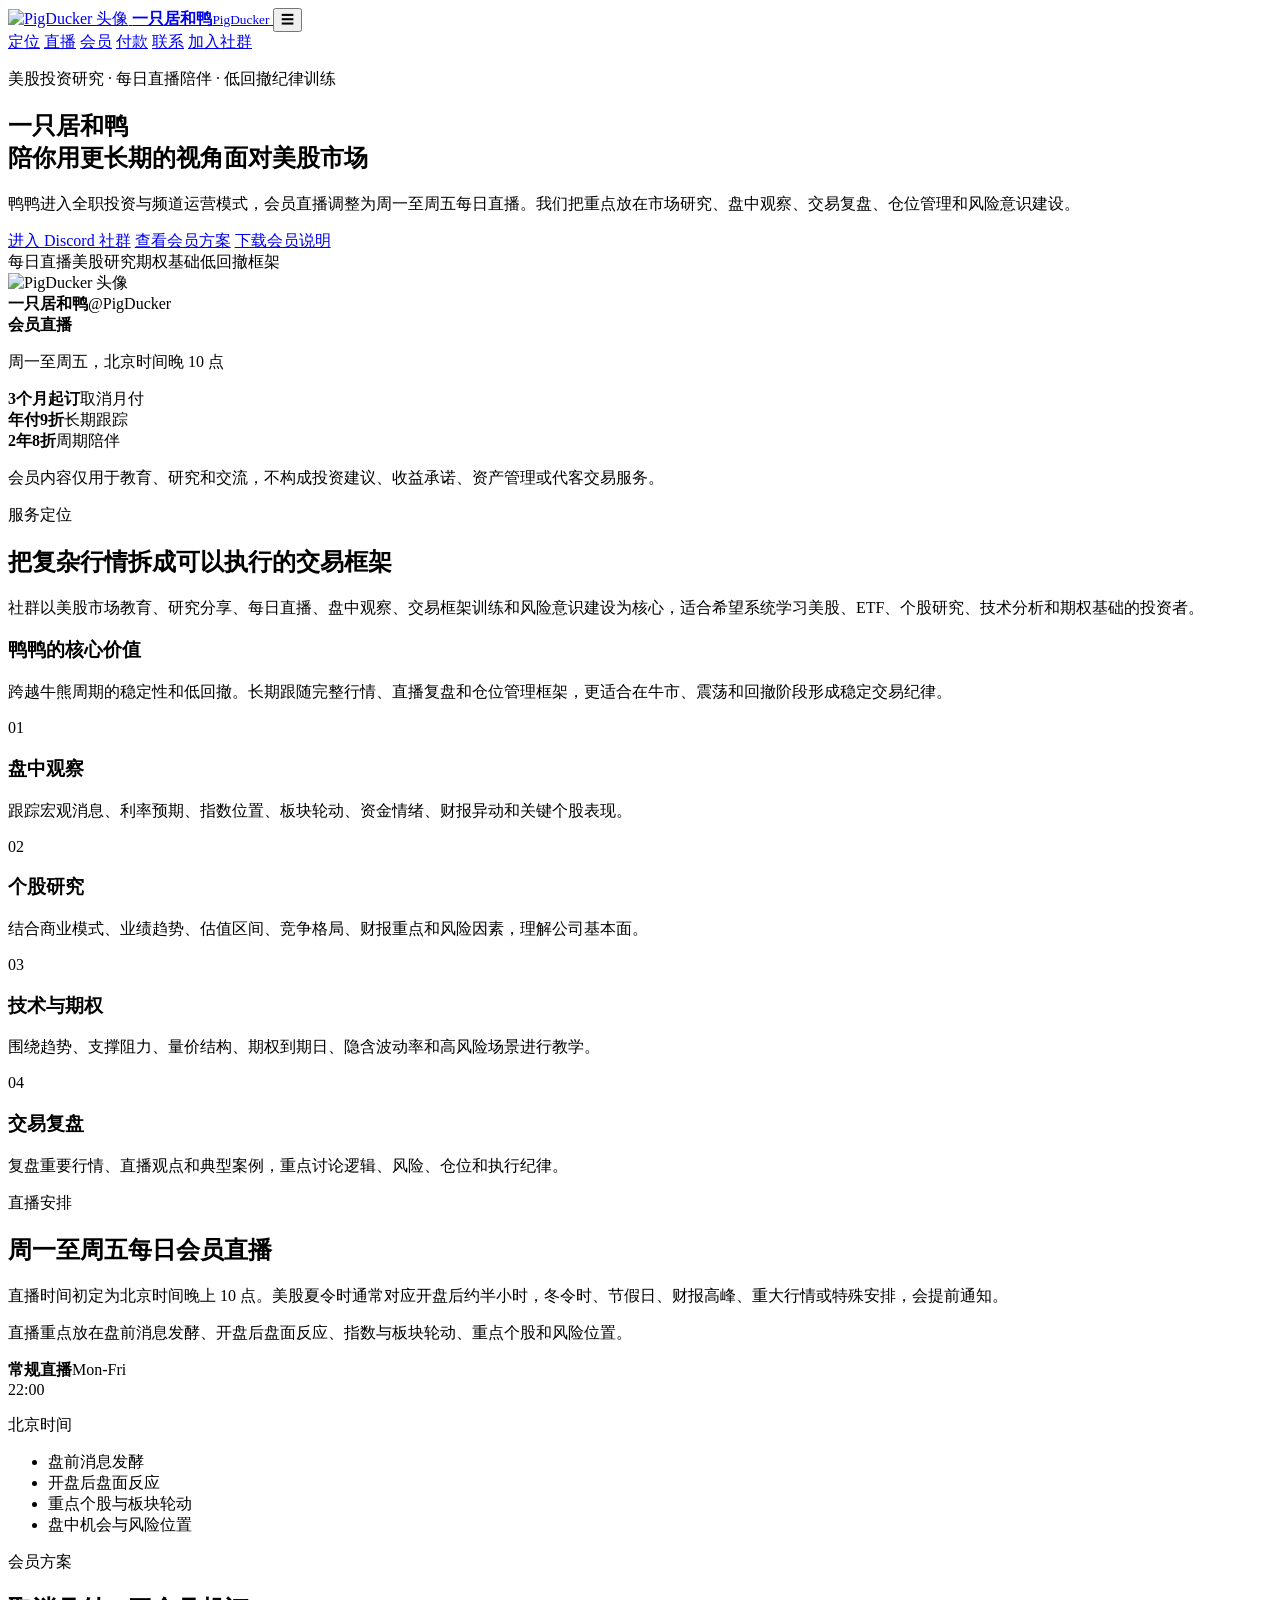
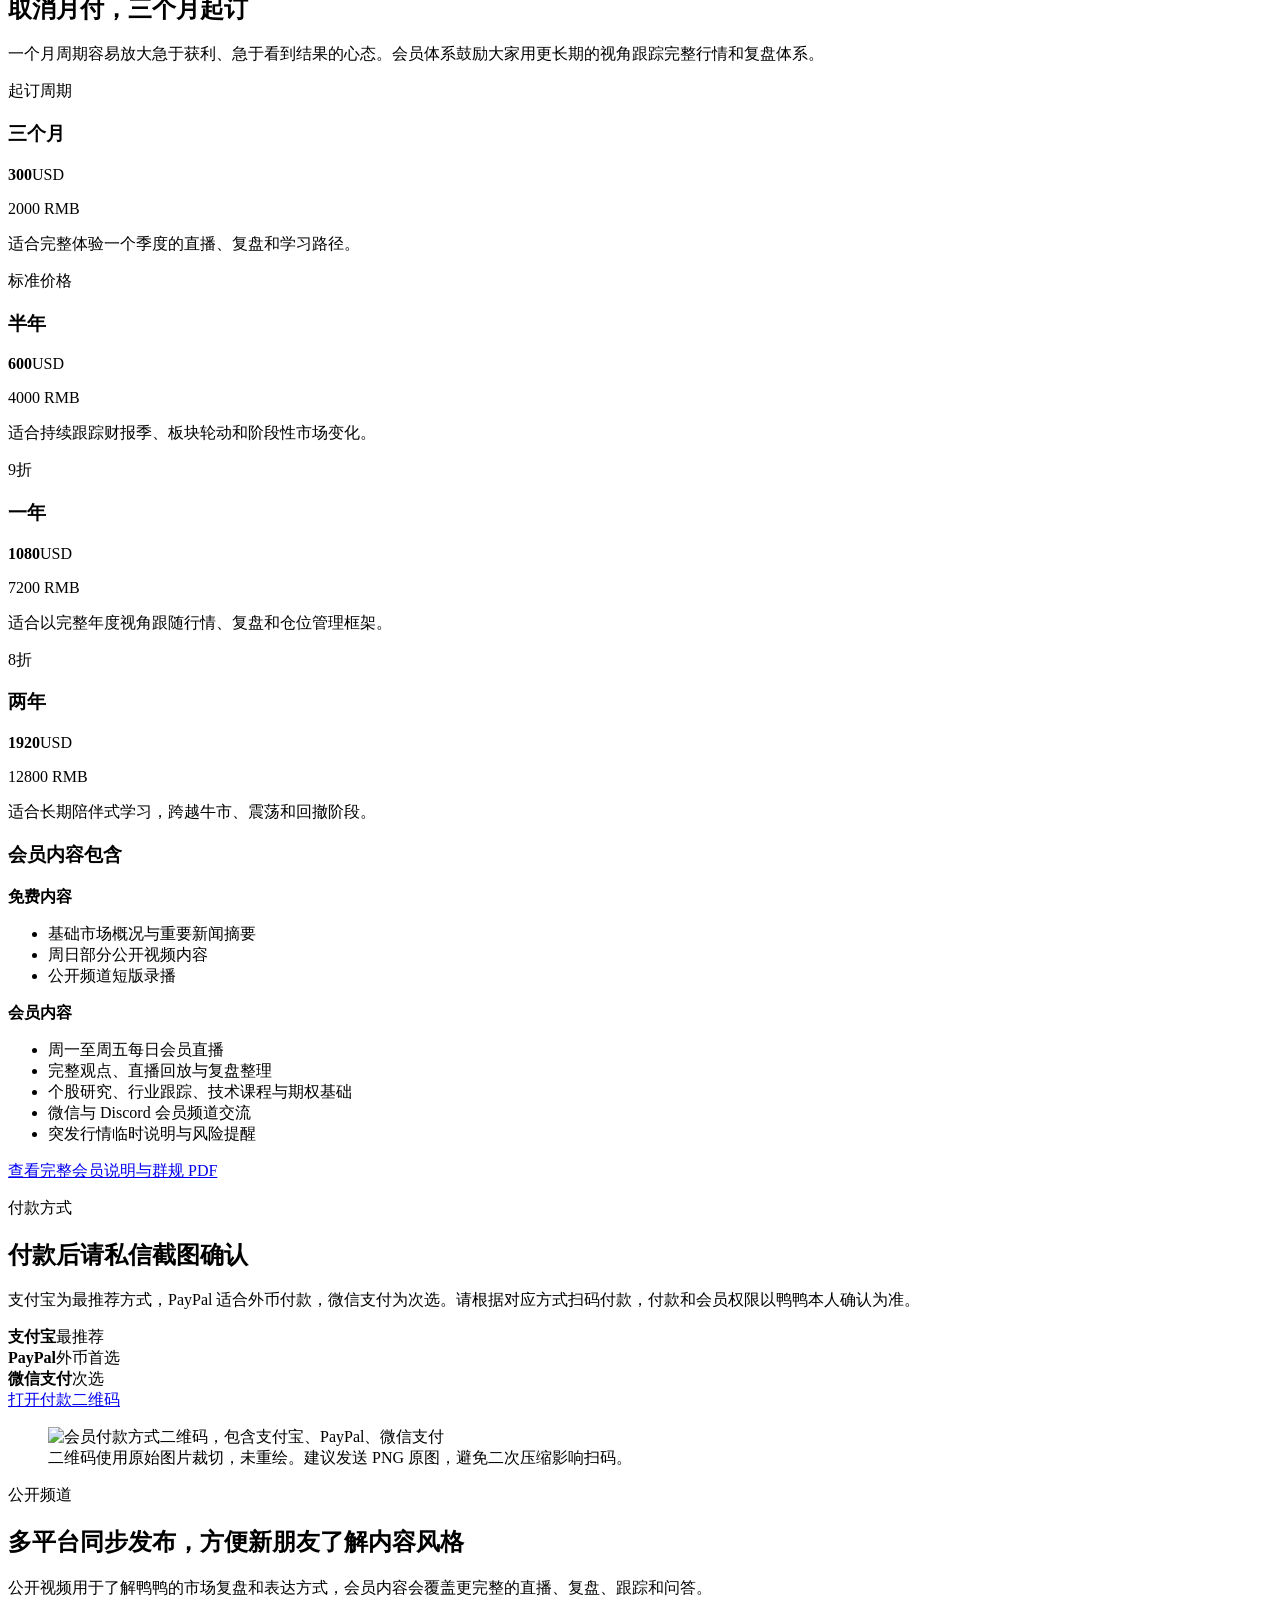
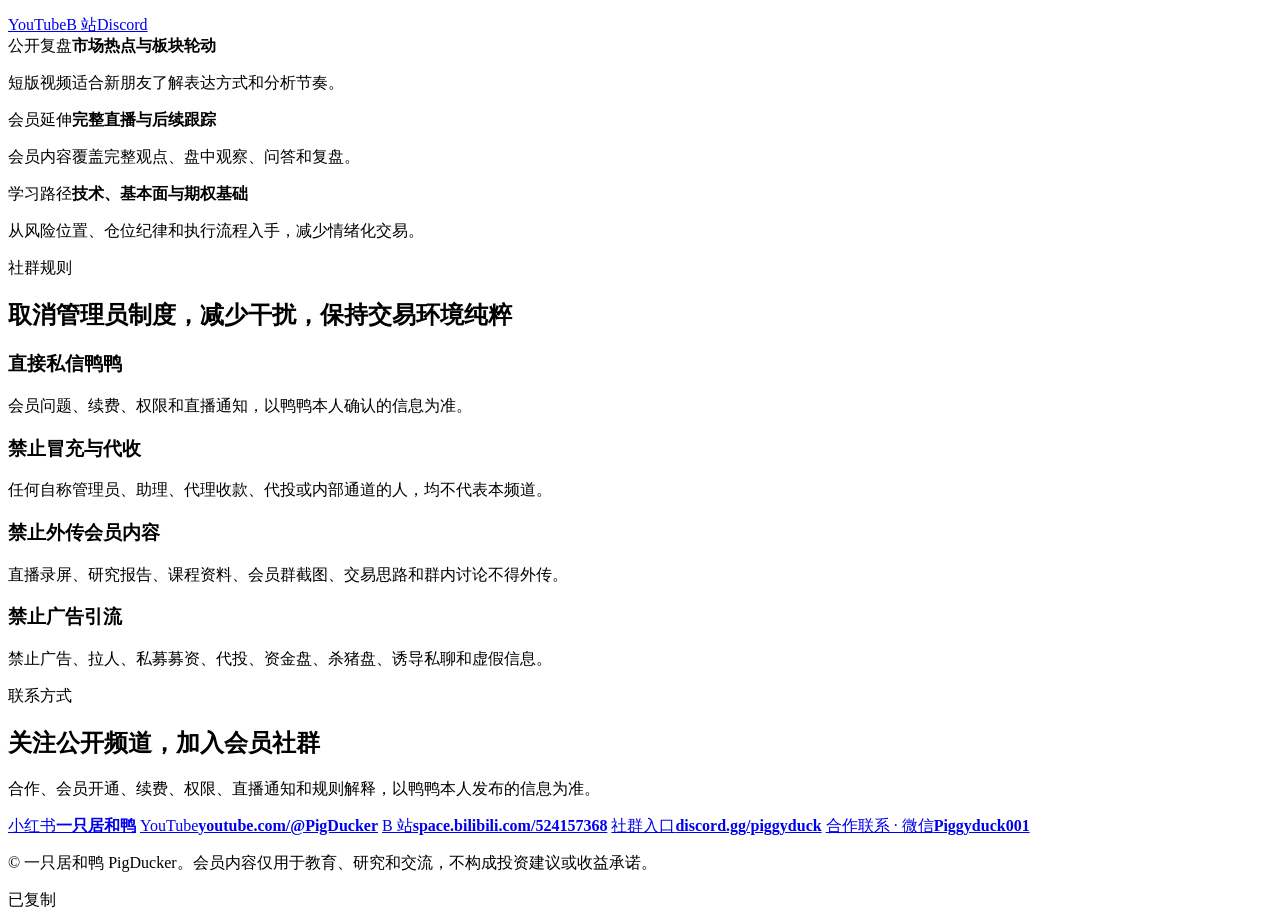
==== index.html @ d54d38d2 "Update index.html" ====
<!doctype html>
<html lang="zh-CN">
<head>
  <meta charset="utf-8" />
  <meta name="viewport" content="width=device-width, initial-scale=1" />
  <title>一只居和鸭 PigDucker｜美股研究与会员直播社群</title>
  <meta name="description" content="一只居和鸭 PigDucker，美股投资研究、每日会员直播、盘中观察、个股研究、技术与期权基础、低回撤交易纪律训练。" />
  <meta name="keywords" content="一只居和鸭,PigDucker,美股,美股直播,美股研究,股票期权,低回撤,Discord社群" />
  <meta property="og:title" content="一只居和鸭 PigDucker｜美股研究与会员直播社群" />
  <meta property="og:description" content="周一至周五每日会员直播，系统跟踪美股行情、个股研究、技术与期权基础、风险控制和交易复盘。" />
  <meta property="og:image" content="assets/img/social-card.svg" />
  <meta name="theme-color" content="#0f172a" />
  <link rel="icon" href="assets/img/avatar.jpg" />
  <link rel="stylesheet" href="assets/css/styles.css" />
</head>
<body>
  <header class="site-header" id="top">
    <nav class="nav wrap" aria-label="主导航">
      <a class="brand" href="#top" aria-label="回到首页">
        <img src="assets/img/avatar.jpg" alt="PigDucker 头像" />
        <span><strong>一只居和鸭</strong><small>PigDucker</small></span>
      </a>
      <button class="nav-toggle" type="button" aria-label="打开菜单" aria-expanded="false">☰</button>
      <div class="nav-links">
        <a href="#about">定位</a>
        <a href="#live">直播</a>
        <a href="#member">会员</a>
        <a href="#payment">付款</a>
        <a href="#contact">联系</a>
        <a class="nav-cta" href="https://discord.gg/piggyduck" target="_blank" rel="noopener">加入社群</a>
      </div>
    </nav>
  </header>

  <main>
    <section class="hero section">
      <div class="wrap hero-grid">
        <div class="hero-copy">
          <p class="eyebrow">美股投资研究 · 每日直播陪伴 · 低回撤纪律训练</p>
          <h1>一只居和鸭<br><span>陪你用更长期的视角面对美股市场</span></h1>
          <p class="lead">鸭鸭进入全职投资与频道运营模式，会员直播调整为周一至周五每日直播。我们把重点放在市场研究、盘中观察、交易复盘、仓位管理和风险意识建设。</p>
          <div class="hero-actions">
            <a class="btn primary" href="https://discord.gg/piggyduck" target="_blank" rel="noopener">进入 Discord 社群</a>
            <a class="btn ghost" href="#member">查看会员方案</a>
            <a class="btn ghost" href="assets/docs/member-rules.pdf" target="_blank" rel="noopener">下载会员说明</a>
          </div>
          <div class="hero-tags" aria-label="核心标签">
            <span>每日直播</span><span>美股研究</span><span>期权基础</span><span>低回撤框架</span>
          </div>
        </div>
        <aside class="hero-card" aria-label="核心信息">
          <div class="profile-row">
            <img src="assets/img/avatar.jpg" alt="PigDucker 头像" />
            <div><strong>一只居和鸭</strong><span>@PigDucker</span></div>
          </div>
          <div class="live-box"><span class="status-dot"></span><div><strong>会员直播</strong><p>周一至周五，北京时间晚 10 点</p></div></div>
          <div class="mini-stats">
            <div><strong>3个月起订</strong><span>取消月付</span></div>
            <div><strong>年付9折</strong><span>长期跟踪</span></div>
            <div><strong>2年8折</strong><span>周期陪伴</span></div>
          </div>
          <p class="card-note">会员内容仅用于教育、研究和交流，不构成投资建议、收益承诺、资产管理或代客交易服务。</p>
        </aside>
      </div>
    </section>

    <section class="section" id="about">
      <div class="wrap two-col">
        <div>
          <p class="section-kicker">服务定位</p>
          <h2>把复杂行情拆成可以执行的交易框架</h2>
          <p class="section-intro">社群以美股市场教育、研究分享、每日直播、盘中观察、交易框架训练和风险意识建设为核心，适合希望系统学习美股、ETF、个股研究、技术分析和期权基础的投资者。</p>
        </div>
        <div class="value-card emphasis">
          <h3>鸭鸭的核心价值</h3>
          <p>跨越牛熊周期的稳定性和低回撤。长期跟随完整行情、直播复盘和仓位管理框架，更适合在牛市、震荡和回撤阶段形成稳定交易纪律。</p>
        </div>
      </div>
      <div class="wrap feature-grid">
        <article class="feature-card"><span>01</span><h3>盘中观察</h3><p>跟踪宏观消息、利率预期、指数位置、板块轮动、资金情绪、财报异动和关键个股表现。</p></article>
        <article class="feature-card"><span>02</span><h3>个股研究</h3><p>结合商业模式、业绩趋势、估值区间、竞争格局、财报重点和风险因素，理解公司基本面。</p></article>
        <article class="feature-card"><span>03</span><h3>技术与期权</h3><p>围绕趋势、支撑阻力、量价结构、期权到期日、隐含波动率和高风险场景进行教学。</p></article>
        <article class="feature-card"><span>04</span><h3>交易复盘</h3><p>复盘重要行情、直播观点和典型案例，重点讨论逻辑、风险、仓位和执行纪律。</p></article>
      </div>
    </section>

    <section class="section dark" id="live">
      <div class="wrap live-grid">
        <div>
          <p class="section-kicker light">直播安排</p>
          <h2>周一至周五每日会员直播</h2>
          <p>直播时间初定为北京时间晚上 10 点。美股夏令时通常对应开盘后约半小时，冬令时、节假日、财报高峰、重大行情或特殊安排，会提前通知。</p>
          <p>直播重点放在盘前消息发酵、开盘后盘面反应、指数与板块轮动、重点个股和风险位置。</p>
        </div>
        <div class="schedule-card">
          <div class="schedule-head"><strong>常规直播</strong><span>Mon-Fri</span></div>
          <div class="time-big">22:00</div>
          <p>北京时间</p>
          <ul><li>盘前消息发酵</li><li>开盘后盘面反应</li><li>重点个股与板块轮动</li><li>盘中机会与风险位置</li></ul>
        </div>
      </div>
    </section>

    <section class="section" id="member">
      <div class="wrap section-head center">
        <p class="section-kicker">会员方案</p>
        <h2>取消月付，三个月起订</h2>
        <p>一个月周期容易放大急于获利、急于看到结果的心态。会员体系鼓励大家用更长期的视角跟踪完整行情和复盘体系。</p>
      </div>
      <div class="wrap pricing-grid">
        <article class="price-card"><span class="badge muted">起订周期</span><h3>三个月</h3><div class="price"><strong>300</strong><span>USD</span></div><p class="rmb">2000 RMB</p><p>适合完整体验一个季度的直播、复盘和学习路径。</p></article>
        <article class="price-card"><span class="badge muted">标准价格</span><h3>半年</h3><div class="price"><strong>600</strong><span>USD</span></div><p class="rmb">4000 RMB</p><p>适合持续跟踪财报季、板块轮动和阶段性市场变化。</p></article>
        <article class="price-card highlighted"><span class="badge">9折</span><h3>一年</h3><div class="price"><strong>1080</strong><span>USD</span></div><p class="rmb">7200 RMB</p><p>适合以完整年度视角跟随行情、复盘和仓位管理框架。</p></article>
        <article class="price-card"><span class="badge deep">8折</span><h3>两年</h3><div class="price"><strong>1920</strong><span>USD</span></div><p class="rmb">12800 RMB</p><p>适合长期陪伴式学习，跨越牛市、震荡和回撤阶段。</p></article>
      </div>
      <div class="wrap compare-card">
        <h3>会员内容包含</h3>
        <div class="compare-grid">
          <div><strong>免费内容</strong><ul><li>基础市场概况与重要新闻摘要</li><li>周日部分公开视频内容</li><li>公开频道短版录播</li></ul></div>
          <div><strong>会员内容</strong><ul><li>周一至周五每日会员直播</li><li>完整观点、直播回放与复盘整理</li><li>个股研究、行业跟踪、技术课程与期权基础</li><li>微信与 Discord 会员频道交流</li><li>突发行情临时说明与风险提醒</li></ul></div>
        </div>
      </div>
      <div class="wrap pdf-cta">
        <a class="btn ghost" href="assets/files/member-rules-2025-v4.pdf" target="_blank" rel="noopener">查看完整会员说明与群规 PDF</a>
      </div>
    </section>

    <section class="section soft" id="payment">
      <div class="wrap payment-grid">
        <div>
          <p class="section-kicker">付款方式</p>
          <h2>付款后请私信截图确认</h2>
          <p>支付宝为最推荐方式，PayPal 适合外币付款，微信支付为次选。请根据对应方式扫码付款，付款和会员权限以鸭鸭本人确认为准。</p>
          <div class="payment-list"><div><strong>支付宝</strong><span>最推荐</span></div><div><strong>PayPal</strong><span>外币首选</span></div><div><strong>微信支付</strong><span>次选</span></div></div>
          <a class="btn primary" href="assets/img/payment-methods.png" target="_blank" rel="noopener">打开付款二维码</a>
        </div>
        <figure class="payment-poster"><img src="assets/img/payment-methods.png" alt="会员付款方式二维码，包含支付宝、PayPal、微信支付" /><figcaption>二维码使用原始图片裁切，未重绘。建议发送 PNG 原图，避免二次压缩影响扫码。</figcaption></figure>
      </div>
    </section>

    <section class="section" id="channels">
      <div class="wrap two-col media-section">
        <div>
          <p class="section-kicker">公开频道</p>
          <h2>多平台同步发布，方便新朋友了解内容风格</h2>
          <p class="section-intro">公开视频用于了解鸭鸭的市场复盘和表达方式，会员内容会覆盖更完整的直播、复盘、跟踪和问答。</p>
          <div class="channel-buttons"><a href="https://youtube.com/@PigDucker" target="_blank" rel="noopener">YouTube</a><a href="https://space.bilibili.com/524157368" target="_blank" rel="noopener">B 站</a><a href="https://discord.gg/piggyduck" target="_blank" rel="noopener">Discord</a></div>
        </div>
        <div class="channel-preview" aria-label="公开频道内容预览">
          <div><span>公开复盘</span><strong>市场热点与板块轮动</strong><p>短版视频适合新朋友了解表达方式和分析节奏。</p></div>
          <div><span>会员延伸</span><strong>完整直播与后续跟踪</strong><p>会员内容覆盖完整观点、盘中观察、问答和复盘。</p></div>
          <div><span>学习路径</span><strong>技术、基本面与期权基础</strong><p>从风险位置、仓位纪律和执行流程入手，减少情绪化交易。</p></div>
        </div>
      </div>
    </section>

    <section class="section rules-section">
      <div class="wrap section-head center">
        <p class="section-kicker">社群规则</p>
        <h2>取消管理员制度，减少干扰，保持交易环境纯粹</h2>
      </div>
      <div class="wrap rules-grid">
        <article><h3>直接私信鸭鸭</h3><p>会员问题、续费、权限和直播通知，以鸭鸭本人确认的信息为准。</p></article>
        <article><h3>禁止冒充与代收</h3><p>任何自称管理员、助理、代理收款、代投或内部通道的人，均不代表本频道。</p></article>
        <article><h3>禁止外传会员内容</h3><p>直播录屏、研究报告、课程资料、会员群截图、交易思路和群内讨论不得外传。</p></article>
        <article><h3>禁止广告引流</h3><p>禁止广告、拉人、私募募资、代投、资金盘、杀猪盘、诱导私聊和虚假信息。</p></article>
      </div>
    </section>

    <section class="section contact-section" id="contact">
      <div class="wrap contact-card">
        <div>
          <p class="section-kicker light">联系方式</p>
          <h2>关注公开频道，加入会员社群</h2>
          <p>合作、会员开通、续费、权限、直播通知和规则解释，以鸭鸭本人发布的信息为准。</p>
        </div>
        <div class="contact-links">
          <a href="#" data-copy="一只居和鸭"><span>小红书</span><strong>一只居和鸭</strong></a>
          <a href="https://youtube.com/@PigDucker" target="_blank" rel="noopener"><span>YouTube</span><strong>youtube.com/@PigDucker</strong></a>
          <a href="https://space.bilibili.com/524157368" target="_blank" rel="noopener"><span>B 站</span><strong>space.bilibili.com/524157368</strong></a>
          <a href="https://discord.gg/piggyduck" target="_blank" rel="noopener"><span>社群入口</span><strong>discord.gg/piggyduck</strong></a>
          <a href="#" data-copy="Piggyduck001"><span>合作联系 · 微信</span><strong>Piggyduck001</strong></a>
        </div>
      </div>
    </section>
  </main>

  <footer class="footer">
    <div class="wrap"><p>© 一只居和鸭 PigDucker。会员内容仅用于教育、研究和交流，不构成投资建议或收益承诺。</p></div>
  </footer>

  <div class="toast" role="status" aria-live="polite">已复制</div>
  <script src="assets/js/main.js"></script>
</body>
</html>
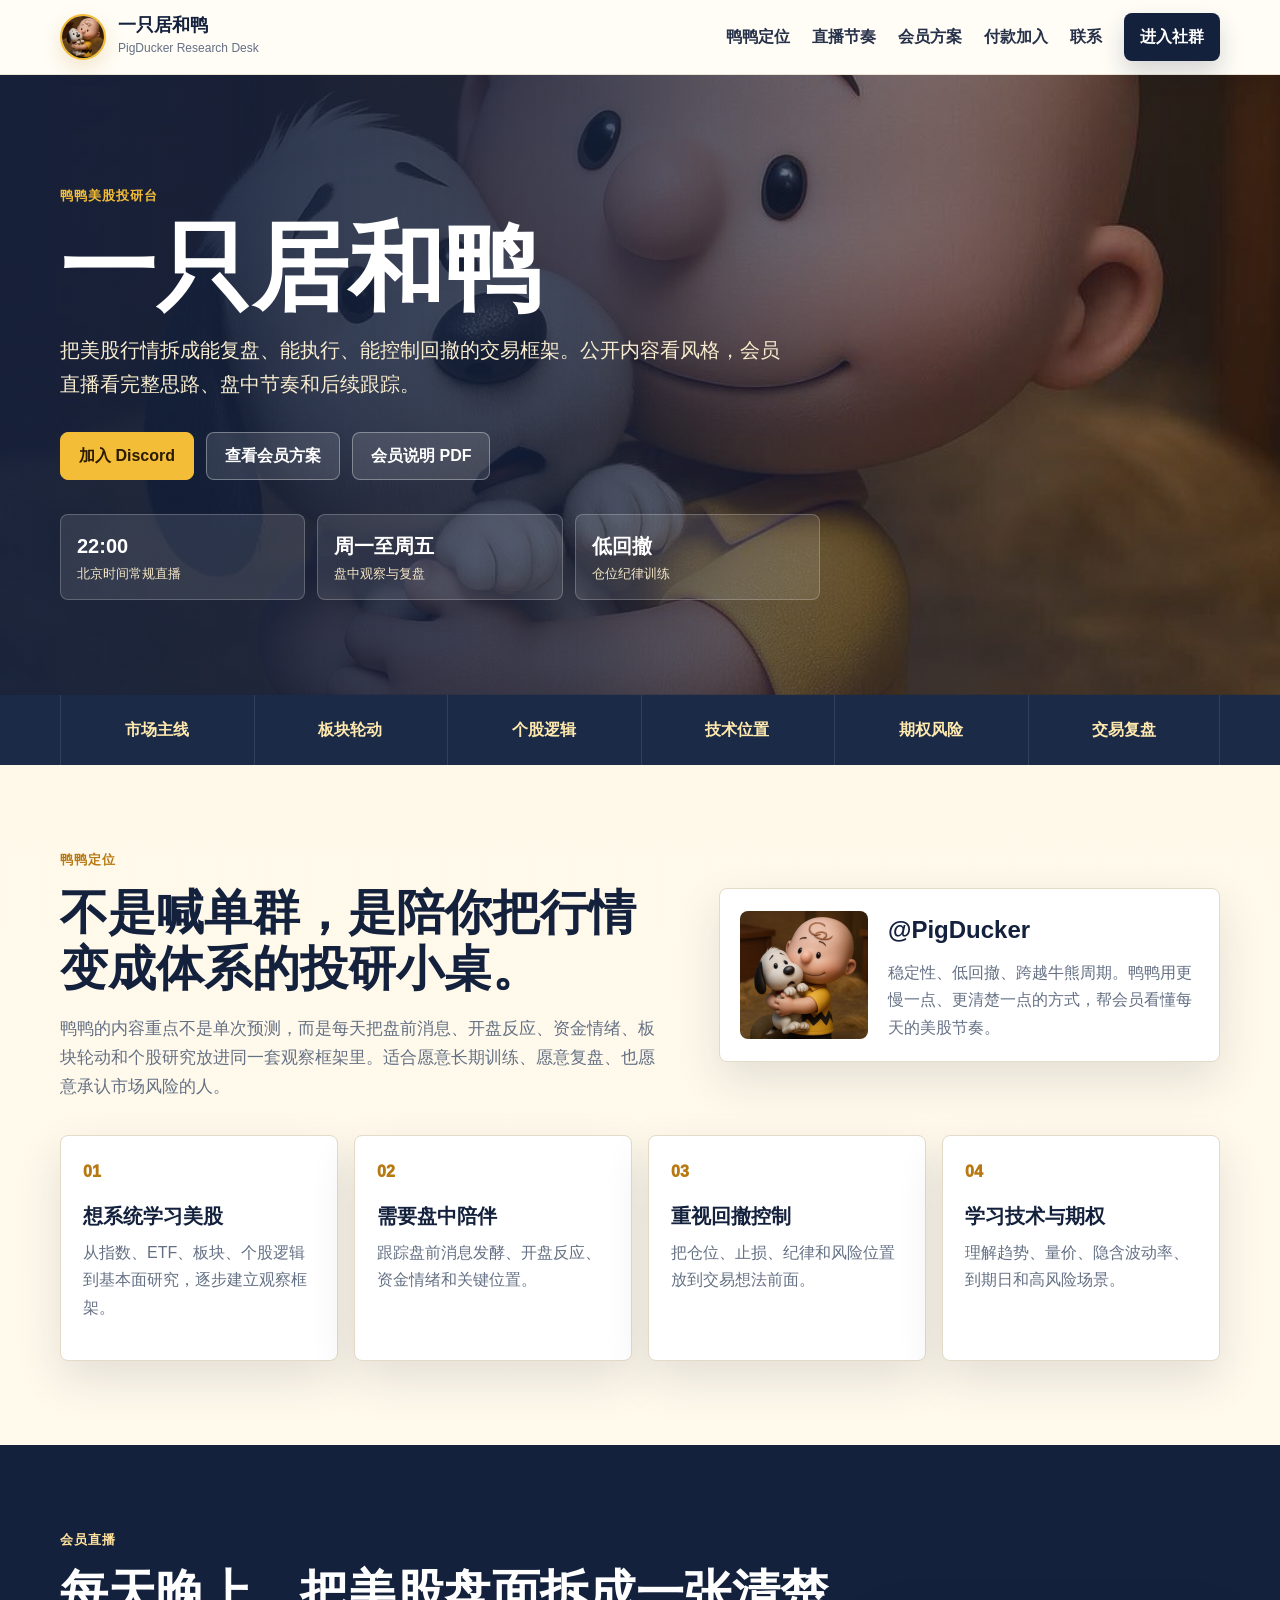
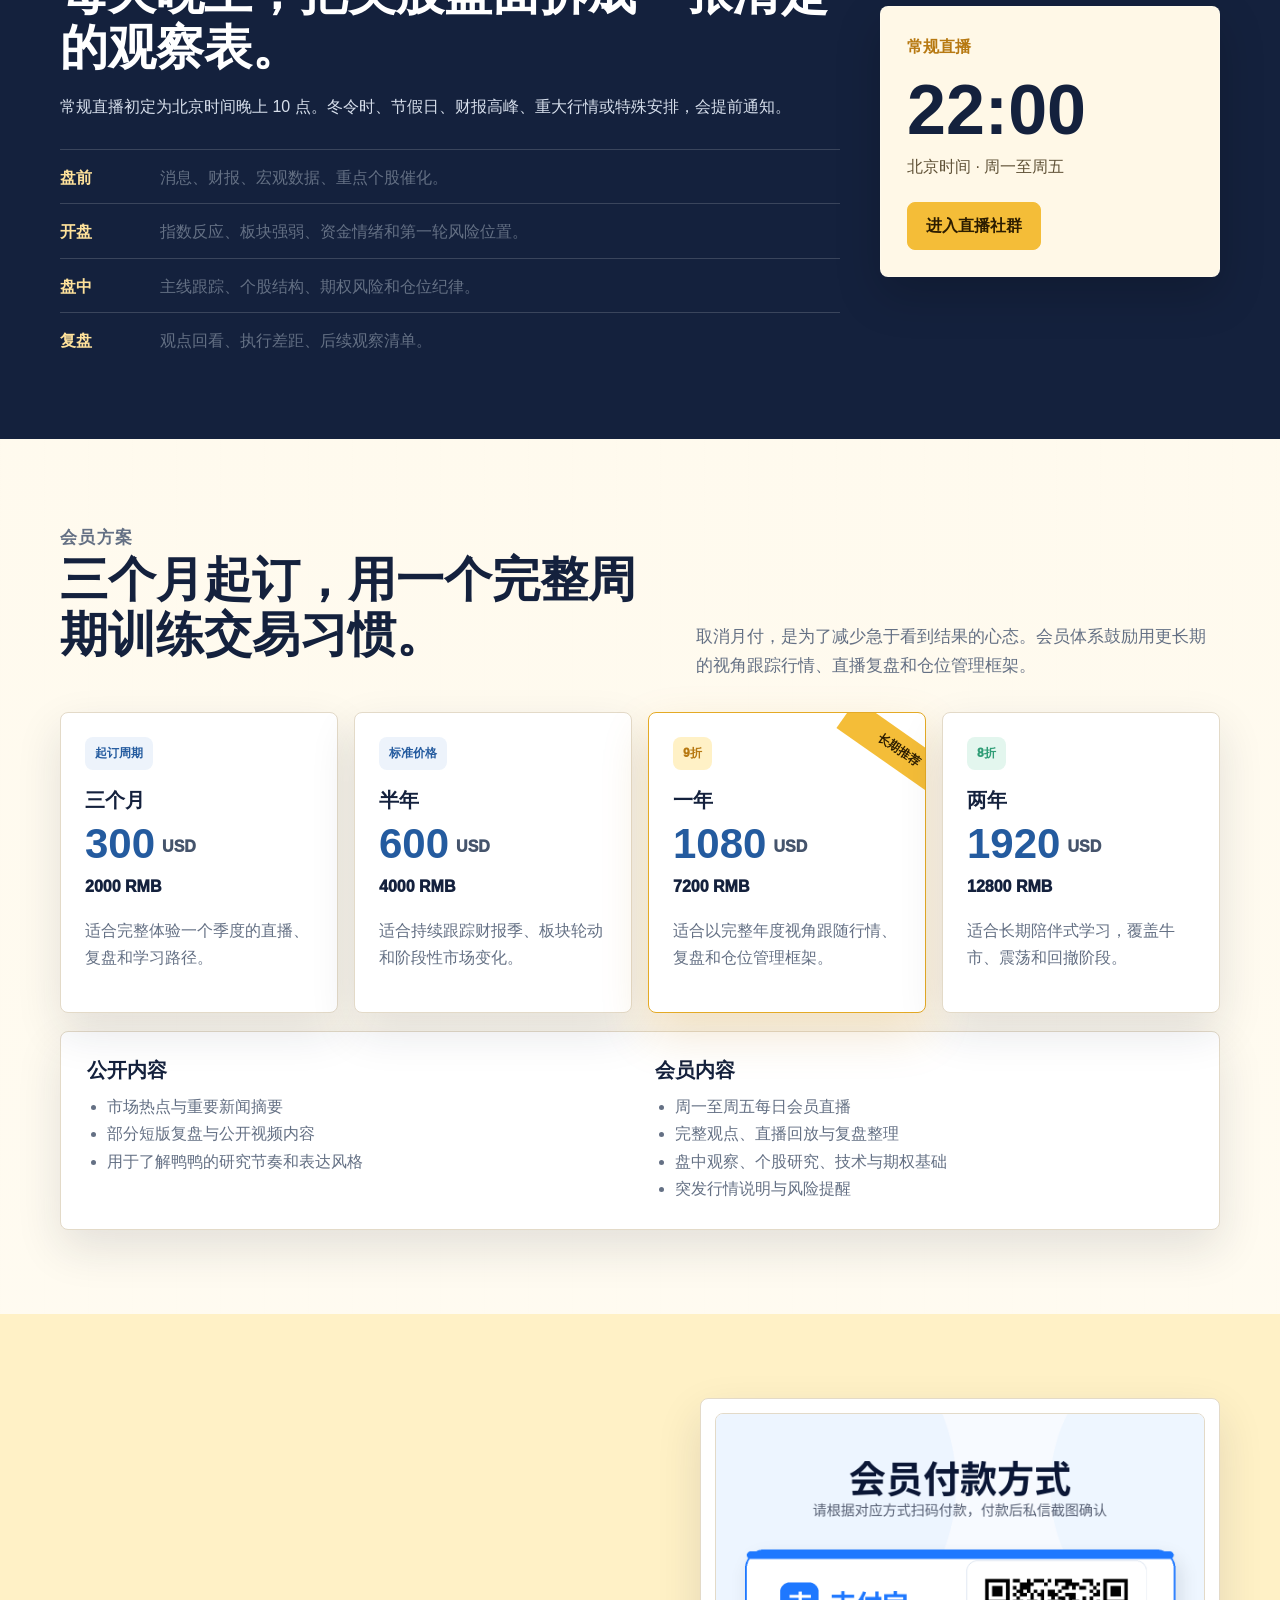
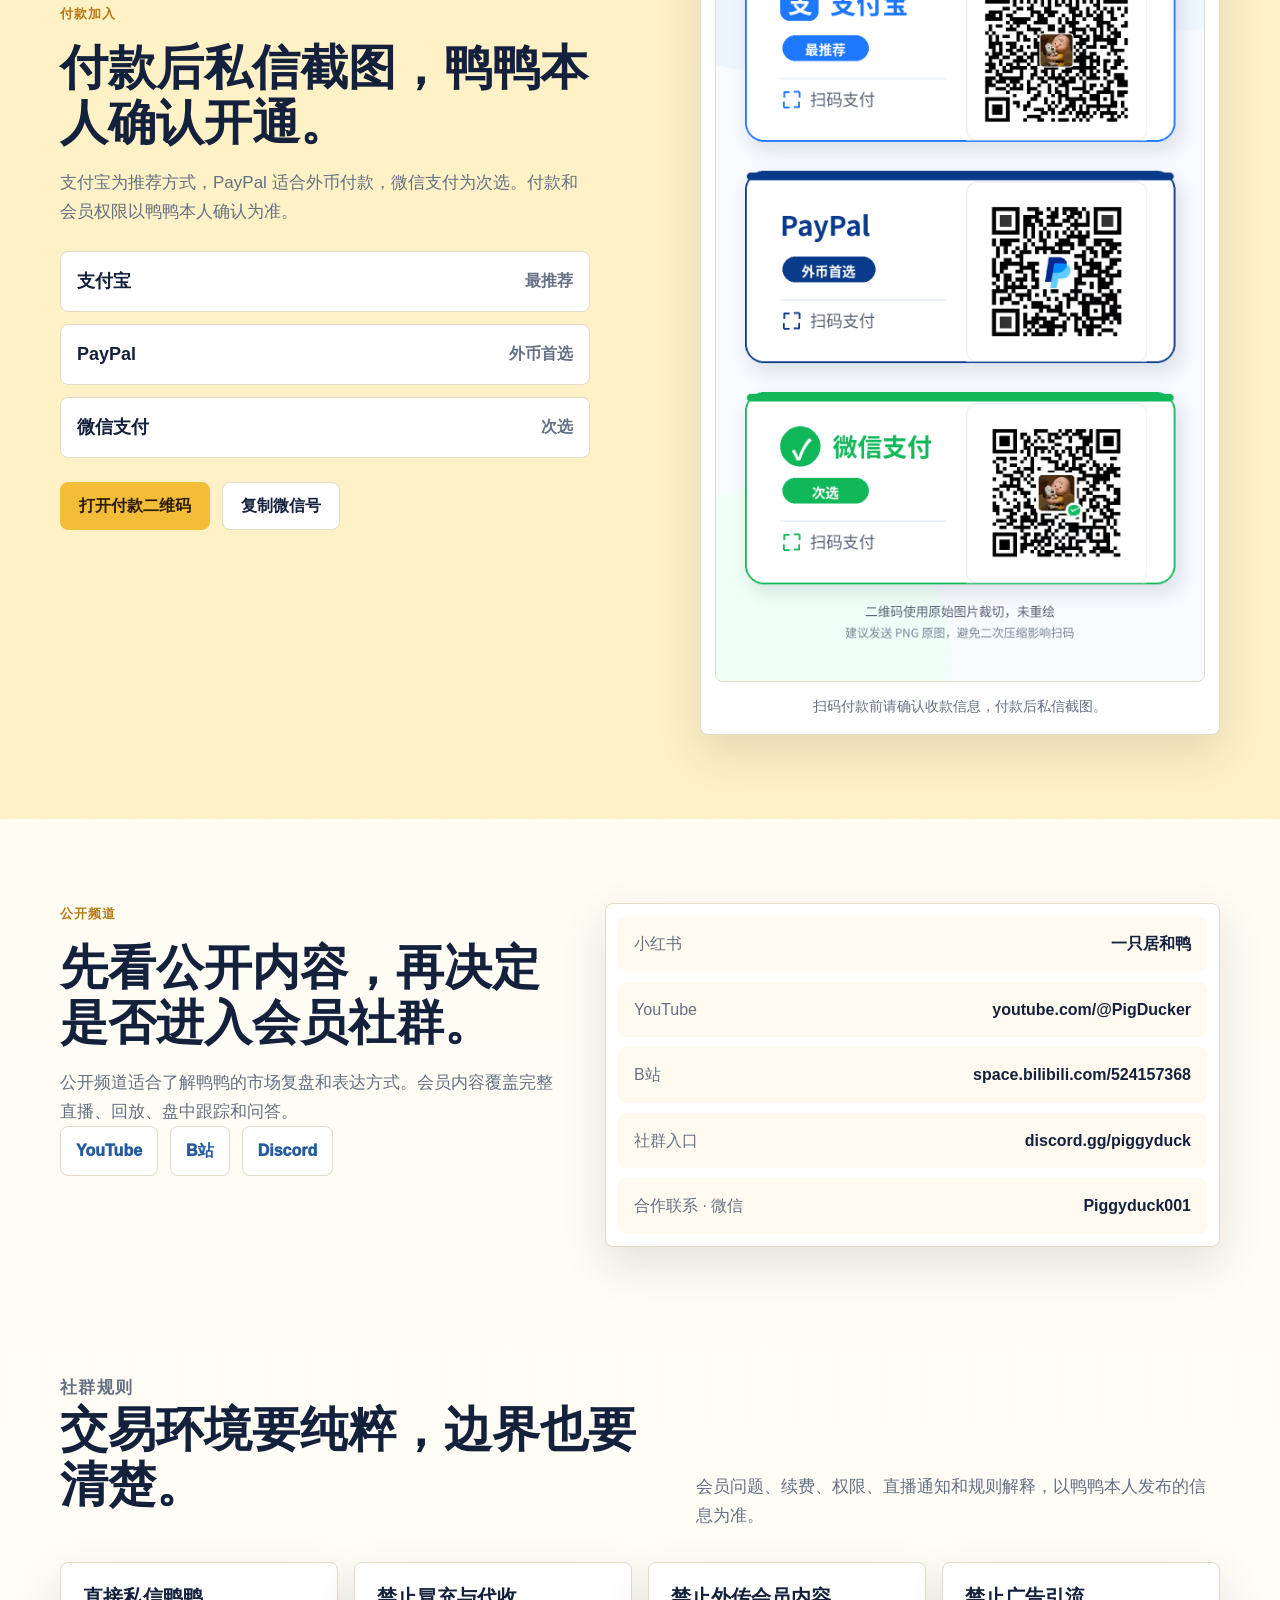
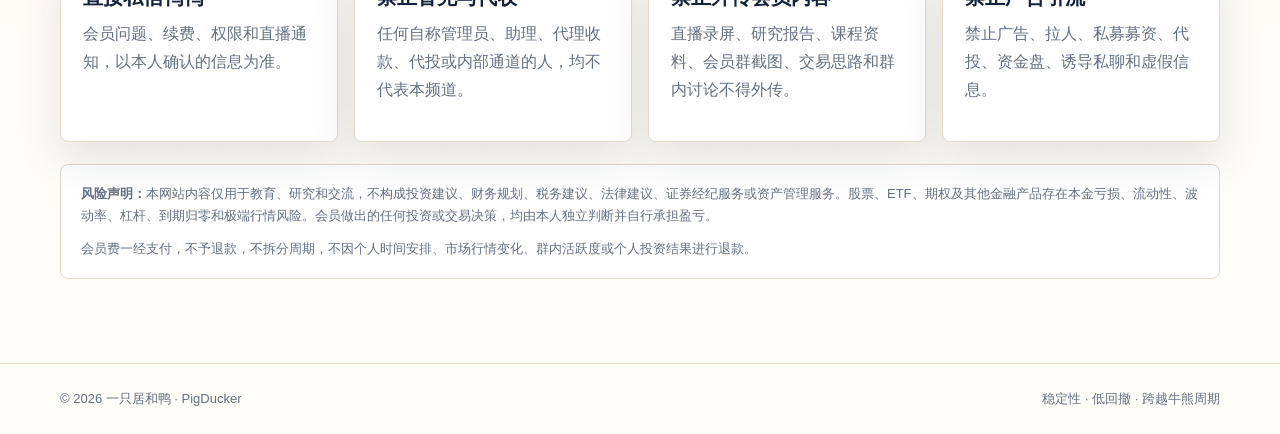
==== commit e6690d78: "Add files via upload" ====
--- a/index.html
+++ b/index.html
@@ -3,193 +3,269 @@
 <head>
   <meta charset="utf-8" />
   <meta name="viewport" content="width=device-width, initial-scale=1" />
-  <title>一只居和鸭 PigDucker｜美股研究与会员直播社群</title>
-  <meta name="description" content="一只居和鸭 PigDucker，美股投资研究、每日会员直播、盘中观察、个股研究、技术与期权基础、低回撤交易纪律训练。" />
-  <meta name="keywords" content="一只居和鸭,PigDucker,美股,美股直播,美股研究,股票期权,低回撤,Discord社群" />
-  <meta property="og:title" content="一只居和鸭 PigDucker｜美股研究与会员直播社群" />
-  <meta property="og:description" content="周一至周五每日会员直播，系统跟踪美股行情、个股研究、技术与期权基础、风险控制和交易复盘。" />
+  <title>一只居和鸭 PigDucker | 美股投研直播社群</title>
+  <meta name="description" content="一只居和鸭 PigDucker，美股投研、每日会员直播、盘中观察、个股研究、技术与期权基础、交易复盘和低回撤纪律训练。" />
+  <meta name="keywords" content="一只居和鸭,PigDucker,鸭鸭,美股,美股直播,美股研究,期权基础,低回撤,Discord社群" />
+  <meta property="og:title" content="一只居和鸭 PigDucker | 美股投研直播社群" />
+  <meta property="og:description" content="把盘前消息、开盘反应、板块轮动和个股逻辑整理成可复盘的交易框架。" />
   <meta property="og:image" content="assets/img/social-card.svg" />
-  <meta name="theme-color" content="#0f172a" />
+  <meta name="theme-color" content="#fff4cf" />
   <link rel="icon" href="assets/img/avatar.jpg" />
   <link rel="stylesheet" href="assets/css/styles.css" />
+  <script defer src="assets/js/main.js"></script>
 </head>
 <body>
-  <header class="site-header" id="top">
-    <nav class="nav wrap" aria-label="主导航">
-      <a class="brand" href="#top" aria-label="回到首页">
-        <img src="assets/img/avatar.jpg" alt="PigDucker 头像" />
-        <span><strong>一只居和鸭</strong><small>PigDucker</small></span>
+  <header class="site-header">
+    <div class="wrap nav">
+      <a class="brand" href="#top" aria-label="返回首页">
+        <img src="assets/img/avatar.jpg" alt="一只居和鸭头像" />
+        <span>
+          <strong>一只居和鸭</strong>
+          <small>PigDucker Research Desk</small>
+        </span>
       </a>
-      <button class="nav-toggle" type="button" aria-label="打开菜单" aria-expanded="false">☰</button>
-      <div class="nav-links">
-        <a href="#about">定位</a>
-        <a href="#live">直播</a>
-        <a href="#member">会员</a>
-        <a href="#payment">付款</a>
+
+      <button class="nav-toggle" type="button" aria-controls="primary-nav" aria-expanded="false" aria-label="打开导航">
+        <span></span><span></span><span></span>
+      </button>
+
+      <nav class="nav-links" id="primary-nav" aria-label="主导航">
+        <a href="#why">鸭鸭定位</a>
+        <a href="#live">直播节奏</a>
+        <a href="#member">会员方案</a>
+        <a href="#join">付款加入</a>
         <a href="#contact">联系</a>
-        <a class="nav-cta" href="https://discord.gg/piggyduck" target="_blank" rel="noopener">加入社群</a>
-      </div>
-    </nav>
+        <a class="nav-cta" href="https://discord.gg/piggyduck" target="_blank" rel="noopener">进入社群</a>
+      </nav>
+    </div>
   </header>
 
-  <main>
-    <section class="hero section">
-      <div class="wrap hero-grid">
-        <div class="hero-copy">
-          <p class="eyebrow">美股投资研究 · 每日直播陪伴 · 低回撤纪律训练</p>
-          <h1>一只居和鸭<br><span>陪你用更长期的视角面对美股市场</span></h1>
-          <p class="lead">鸭鸭进入全职投资与频道运营模式，会员直播调整为周一至周五每日直播。我们把重点放在市场研究、盘中观察、交易复盘、仓位管理和风险意识建设。</p>
-          <div class="hero-actions">
-            <a class="btn primary" href="https://discord.gg/piggyduck" target="_blank" rel="noopener">进入 Discord 社群</a>
-            <a class="btn ghost" href="#member">查看会员方案</a>
-            <a class="btn ghost" href="assets/docs/member-rules.pdf" target="_blank" rel="noopener">下载会员说明</a>
-          </div>
-          <div class="hero-tags" aria-label="核心标签">
-            <span>每日直播</span><span>美股研究</span><span>期权基础</span><span>低回撤框架</span>
-          </div>
-        </div>
-        <aside class="hero-card" aria-label="核心信息">
-          <div class="profile-row">
-            <img src="assets/img/avatar.jpg" alt="PigDucker 头像" />
-            <div><strong>一只居和鸭</strong><span>@PigDucker</span></div>
-          </div>
-          <div class="live-box"><span class="status-dot"></span><div><strong>会员直播</strong><p>周一至周五，北京时间晚 10 点</p></div></div>
-          <div class="mini-stats">
-            <div><strong>3个月起订</strong><span>取消月付</span></div>
-            <div><strong>年付9折</strong><span>长期跟踪</span></div>
-            <div><strong>2年8折</strong><span>周期陪伴</span></div>
-          </div>
-          <p class="card-note">会员内容仅用于教育、研究和交流，不构成投资建议、收益承诺、资产管理或代客交易服务。</p>
+  <main id="top">
+    <section class="hero" aria-label="一只居和鸭主页">
+      <div class="wrap hero-content">
+        <p class="eyebrow">鸭鸭美股投研台</p>
+        <h1>一只居和鸭</h1>
+        <p class="hero-subtitle">把美股行情拆成能复盘、能执行、能控制回撤的交易框架。公开内容看风格，会员直播看完整思路、盘中节奏和后续跟踪。</p>
+        <div class="hero-actions">
+          <a class="btn primary" href="https://discord.gg/piggyduck" target="_blank" rel="noopener">加入 Discord</a>
+          <a class="btn light" href="#member">查看会员方案</a>
+          <a class="btn light" href="assets/files/member-rules-2025-v4.pdf" target="_blank" rel="noopener">会员说明 PDF</a>
+        </div>
+        <div class="hero-proof" aria-label="服务摘要">
+          <div><strong>22:00</strong><span>北京时间常规直播</span></div>
+          <div><strong>周一至周五</strong><span>盘中观察与复盘</span></div>
+          <div><strong>低回撤</strong><span>仓位纪律训练</span></div>
+        </div>
+      </div>
+    </section>
+
+    <section class="desk-strip" aria-label="核心标签">
+      <div class="wrap strip-grid">
+        <span>市场主线</span>
+        <span>板块轮动</span>
+        <span>个股逻辑</span>
+        <span>技术位置</span>
+        <span>期权风险</span>
+        <span>交易复盘</span>
+      </div>
+    </section>
+
+    <section class="section" id="why">
+      <div class="wrap two-col">
+        <div>
+          <p class="section-kicker">鸭鸭定位</p>
+          <h2>不是喊单群，是陪你把行情变成体系的投研小桌。</h2>
+          <p class="section-intro">鸭鸭的内容重点不是单次预测，而是每天把盘前消息、开盘反应、资金情绪、板块轮动和个股研究放进同一套观察框架里。适合愿意长期训练、愿意复盘、也愿意承认市场风险的人。</p>
+        </div>
+        <div class="profile-panel">
+          <img src="assets/img/avatar.jpg" alt="一只居和鸭头像" />
+          <div>
+            <strong>@PigDucker</strong>
+            <p>稳定性、低回撤、跨越牛熊周期。鸭鸭用更慢一点、更清楚一点的方式，帮会员看懂每天的美股节奏。</p>
+          </div>
+        </div>
+      </div>
+
+      <div class="wrap cards audience-grid">
+        <article>
+          <span>01</span>
+          <h3>想系统学习美股</h3>
+          <p>从指数、ETF、板块、个股逻辑到基本面研究，逐步建立观察框架。</p>
+        </article>
+        <article>
+          <span>02</span>
+          <h3>需要盘中陪伴</h3>
+          <p>跟踪盘前消息发酵、开盘反应、资金情绪和关键位置。</p>
+        </article>
+        <article>
+          <span>03</span>
+          <h3>重视回撤控制</h3>
+          <p>把仓位、止损、纪律和风险位置放到交易想法前面。</p>
+        </article>
+        <article>
+          <span>04</span>
+          <h3>学习技术与期权</h3>
+          <p>理解趋势、量价、隐含波动率、到期日和高风险场景。</p>
+        </article>
+      </div>
+    </section>
+
+    <section class="section dark" id="live">
+      <div class="wrap live-layout">
+        <div>
+          <p class="section-kicker light">会员直播</p>
+          <h2>每天晚上，把美股盘面拆成一张清楚的观察表。</h2>
+          <p>常规直播初定为北京时间晚上 10 点。冬令时、节假日、财报高峰、重大行情或特殊安排，会提前通知。</p>
+          <div class="timeline">
+            <div><strong>盘前</strong><span>消息、财报、宏观数据、重点个股催化。</span></div>
+            <div><strong>开盘</strong><span>指数反应、板块强弱、资金情绪和第一轮风险位置。</span></div>
+            <div><strong>盘中</strong><span>主线跟踪、个股结构、期权风险和仓位纪律。</span></div>
+            <div><strong>复盘</strong><span>观点回看、执行差距、后续观察清单。</span></div>
+          </div>
+        </div>
+        <aside class="schedule-panel" aria-label="直播时间">
+          <span>常规直播</span>
+          <strong>22:00</strong>
+          <p>北京时间 · 周一至周五</p>
+          <a class="btn primary" href="https://discord.gg/piggyduck" target="_blank" rel="noopener">进入直播社群</a>
         </aside>
       </div>
     </section>
 
-    <section class="section" id="about">
-      <div class="wrap two-col">
-        <div>
-          <p class="section-kicker">服务定位</p>
-          <h2>把复杂行情拆成可以执行的交易框架</h2>
-          <p class="section-intro">社群以美股市场教育、研究分享、每日直播、盘中观察、交易框架训练和风险意识建设为核心，适合希望系统学习美股、ETF、个股研究、技术分析和期权基础的投资者。</p>
-        </div>
-        <div class="value-card emphasis">
-          <h3>鸭鸭的核心价值</h3>
-          <p>跨越牛熊周期的稳定性和低回撤。长期跟随完整行情、直播复盘和仓位管理框架，更适合在牛市、震荡和回撤阶段形成稳定交易纪律。</p>
-        </div>
-      </div>
-      <div class="wrap feature-grid">
-        <article class="feature-card"><span>01</span><h3>盘中观察</h3><p>跟踪宏观消息、利率预期、指数位置、板块轮动、资金情绪、财报异动和关键个股表现。</p></article>
-        <article class="feature-card"><span>02</span><h3>个股研究</h3><p>结合商业模式、业绩趋势、估值区间、竞争格局、财报重点和风险因素，理解公司基本面。</p></article>
-        <article class="feature-card"><span>03</span><h3>技术与期权</h3><p>围绕趋势、支撑阻力、量价结构、期权到期日、隐含波动率和高风险场景进行教学。</p></article>
-        <article class="feature-card"><span>04</span><h3>交易复盘</h3><p>复盘重要行情、直播观点和典型案例，重点讨论逻辑、风险、仓位和执行纪律。</p></article>
-      </div>
-    </section>
-
-    <section class="section dark" id="live">
-      <div class="wrap live-grid">
-        <div>
-          <p class="section-kicker light">直播安排</p>
-          <h2>周一至周五每日会员直播</h2>
-          <p>直播时间初定为北京时间晚上 10 点。美股夏令时通常对应开盘后约半小时，冬令时、节假日、财报高峰、重大行情或特殊安排，会提前通知。</p>
-          <p>直播重点放在盘前消息发酵、开盘后盘面反应、指数与板块轮动、重点个股和风险位置。</p>
-        </div>
-        <div class="schedule-card">
-          <div class="schedule-head"><strong>常规直播</strong><span>Mon-Fri</span></div>
-          <div class="time-big">22:00</div>
-          <p>北京时间</p>
-          <ul><li>盘前消息发酵</li><li>开盘后盘面反应</li><li>重点个股与板块轮动</li><li>盘中机会与风险位置</li></ul>
-        </div>
-      </div>
-    </section>
-
     <section class="section" id="member">
-      <div class="wrap section-head center">
-        <p class="section-kicker">会员方案</p>
-        <h2>取消月付，三个月起订</h2>
-        <p>一个月周期容易放大急于获利、急于看到结果的心态。会员体系鼓励大家用更长期的视角跟踪完整行情和复盘体系。</p>
-      </div>
+      <div class="wrap section-head">
+        <div>
+          <p class="section-kicker">会员方案</p>
+          <h2>三个月起订，用一个完整周期训练交易习惯。</h2>
+        </div>
+        <p>取消月付，是为了减少急于看到结果的心态。会员体系鼓励用更长期的视角跟踪行情、直播复盘和仓位管理框架。</p>
+      </div>
+
       <div class="wrap pricing-grid">
-        <article class="price-card"><span class="badge muted">起订周期</span><h3>三个月</h3><div class="price"><strong>300</strong><span>USD</span></div><p class="rmb">2000 RMB</p><p>适合完整体验一个季度的直播、复盘和学习路径。</p></article>
-        <article class="price-card"><span class="badge muted">标准价格</span><h3>半年</h3><div class="price"><strong>600</strong><span>USD</span></div><p class="rmb">4000 RMB</p><p>适合持续跟踪财报季、板块轮动和阶段性市场变化。</p></article>
-        <article class="price-card highlighted"><span class="badge">9折</span><h3>一年</h3><div class="price"><strong>1080</strong><span>USD</span></div><p class="rmb">7200 RMB</p><p>适合以完整年度视角跟随行情、复盘和仓位管理框架。</p></article>
-        <article class="price-card"><span class="badge deep">8折</span><h3>两年</h3><div class="price"><strong>1920</strong><span>USD</span></div><p class="rmb">12800 RMB</p><p>适合长期陪伴式学习，跨越牛市、震荡和回撤阶段。</p></article>
-      </div>
-      <div class="wrap compare-card">
-        <h3>会员内容包含</h3>
-        <div class="compare-grid">
-          <div><strong>免费内容</strong><ul><li>基础市场概况与重要新闻摘要</li><li>周日部分公开视频内容</li><li>公开频道短版录播</li></ul></div>
-          <div><strong>会员内容</strong><ul><li>周一至周五每日会员直播</li><li>完整观点、直播回放与复盘整理</li><li>个股研究、行业跟踪、技术课程与期权基础</li><li>微信与 Discord 会员频道交流</li><li>突发行情临时说明与风险提醒</li></ul></div>
-        </div>
-      </div>
-      <div class="wrap pdf-cta">
-        <a class="btn ghost" href="assets/files/member-rules-2025-v4.pdf" target="_blank" rel="noopener">查看完整会员说明与群规 PDF</a>
-      </div>
-    </section>
-
-    <section class="section soft" id="payment">
-      <div class="wrap payment-grid">
-        <div>
-          <p class="section-kicker">付款方式</p>
-          <h2>付款后请私信截图确认</h2>
-          <p>支付宝为最推荐方式，PayPal 适合外币付款，微信支付为次选。请根据对应方式扫码付款，付款和会员权限以鸭鸭本人确认为准。</p>
-          <div class="payment-list"><div><strong>支付宝</strong><span>最推荐</span></div><div><strong>PayPal</strong><span>外币首选</span></div><div><strong>微信支付</strong><span>次选</span></div></div>
-          <a class="btn primary" href="assets/img/payment-methods.png" target="_blank" rel="noopener">打开付款二维码</a>
-        </div>
-        <figure class="payment-poster"><img src="assets/img/payment-methods.png" alt="会员付款方式二维码，包含支付宝、PayPal、微信支付" /><figcaption>二维码使用原始图片裁切，未重绘。建议发送 PNG 原图，避免二次压缩影响扫码。</figcaption></figure>
-      </div>
-    </section>
-
-    <section class="section" id="channels">
-      <div class="wrap two-col media-section">
+        <article>
+          <span class="badge">起订周期</span>
+          <h3>三个月</h3>
+          <div class="price"><strong>300</strong><span>USD</span></div>
+          <p class="rmb">2000 RMB</p>
+          <p>适合完整体验一个季度的直播、复盘和学习路径。</p>
+        </article>
+        <article>
+          <span class="badge">标准价格</span>
+          <h3>半年</h3>
+          <div class="price"><strong>600</strong><span>USD</span></div>
+          <p class="rmb">4000 RMB</p>
+          <p>适合持续跟踪财报季、板块轮动和阶段性市场变化。</p>
+        </article>
+        <article class="featured">
+          <span class="badge warm">9折</span>
+          <h3>一年</h3>
+          <div class="price"><strong>1080</strong><span>USD</span></div>
+          <p class="rmb">7200 RMB</p>
+          <p>适合以完整年度视角跟随行情、复盘和仓位管理框架。</p>
+        </article>
+        <article>
+          <span class="badge green">8折</span>
+          <h3>两年</h3>
+          <div class="price"><strong>1920</strong><span>USD</span></div>
+          <p class="rmb">12800 RMB</p>
+          <p>适合长期陪伴式学习，覆盖牛市、震荡和回撤阶段。</p>
+        </article>
+      </div>
+
+      <div class="wrap include-panel">
+        <div>
+          <h3>公开内容</h3>
+          <ul>
+            <li>市场热点与重要新闻摘要</li>
+            <li>部分短版复盘与公开视频内容</li>
+            <li>用于了解鸭鸭的研究节奏和表达风格</li>
+          </ul>
+        </div>
+        <div>
+          <h3>会员内容</h3>
+          <ul>
+            <li>周一至周五每日会员直播</li>
+            <li>完整观点、直播回放与复盘整理</li>
+            <li>盘中观察、个股研究、技术与期权基础</li>
+            <li>突发行情说明与风险提醒</li>
+          </ul>
+        </div>
+      </div>
+    </section>
+
+    <section class="section join" id="join">
+      <div class="wrap join-grid">
+        <div>
+          <p class="section-kicker">付款加入</p>
+          <h2>付款后私信截图，鸭鸭本人确认开通。</h2>
+          <p class="section-intro">支付宝为推荐方式，PayPal 适合外币付款，微信支付为次选。付款和会员权限以鸭鸭本人确认为准。</p>
+          <div class="pay-list">
+            <div><strong>支付宝</strong><span>最推荐</span></div>
+            <div><strong>PayPal</strong><span>外币首选</span></div>
+            <div><strong>微信支付</strong><span>次选</span></div>
+          </div>
+          <div class="join-actions">
+            <a class="btn primary" href="assets/img/payment-methods.png" target="_blank" rel="noopener">打开付款二维码</a>
+            <button class="btn" type="button" data-copy="Piggyduck001">复制微信号</button>
+          </div>
+        </div>
+        <figure class="payment-card">
+          <img src="assets/img/payment-methods.png" alt="一只居和鸭会员付款方式二维码" />
+          <figcaption>扫码付款前请确认收款信息，付款后私信截图。</figcaption>
+        </figure>
+      </div>
+    </section>
+
+    <section class="section" id="contact">
+      <div class="wrap channel-layout">
         <div>
           <p class="section-kicker">公开频道</p>
-          <h2>多平台同步发布，方便新朋友了解内容风格</h2>
-          <p class="section-intro">公开视频用于了解鸭鸭的市场复盘和表达方式，会员内容会覆盖更完整的直播、复盘、跟踪和问答。</p>
-          <div class="channel-buttons"><a href="https://youtube.com/@PigDucker" target="_blank" rel="noopener">YouTube</a><a href="https://space.bilibili.com/524157368" target="_blank" rel="noopener">B 站</a><a href="https://discord.gg/piggyduck" target="_blank" rel="noopener">Discord</a></div>
-        </div>
-        <div class="channel-preview" aria-label="公开频道内容预览">
-          <div><span>公开复盘</span><strong>市场热点与板块轮动</strong><p>短版视频适合新朋友了解表达方式和分析节奏。</p></div>
-          <div><span>会员延伸</span><strong>完整直播与后续跟踪</strong><p>会员内容覆盖完整观点、盘中观察、问答和复盘。</p></div>
-          <div><span>学习路径</span><strong>技术、基本面与期权基础</strong><p>从风险位置、仓位纪律和执行流程入手，减少情绪化交易。</p></div>
-        </div>
-      </div>
-    </section>
-
-    <section class="section rules-section">
-      <div class="wrap section-head center">
-        <p class="section-kicker">社群规则</p>
-        <h2>取消管理员制度，减少干扰，保持交易环境纯粹</h2>
-      </div>
-      <div class="wrap rules-grid">
-        <article><h3>直接私信鸭鸭</h3><p>会员问题、续费、权限和直播通知，以鸭鸭本人确认的信息为准。</p></article>
+          <h2>先看公开内容，再决定是否进入会员社群。</h2>
+          <p class="section-intro">公开频道适合了解鸭鸭的市场复盘和表达方式。会员内容覆盖完整直播、回放、盘中跟踪和问答。</p>
+          <div class="channel-buttons">
+            <a href="https://youtube.com/@PigDucker" target="_blank" rel="noopener">YouTube</a>
+            <a href="https://space.bilibili.com/524157368" target="_blank" rel="noopener">B站</a>
+            <a href="https://discord.gg/piggyduck" target="_blank" rel="noopener">Discord</a>
+          </div>
+        </div>
+        <div class="contact-card">
+          <div><span>小红书</span><strong>一只居和鸭</strong></div>
+          <a href="https://youtube.com/@PigDucker" target="_blank" rel="noopener"><span>YouTube</span><strong>youtube.com/@PigDucker</strong></a>
+          <a href="https://space.bilibili.com/524157368" target="_blank" rel="noopener"><span>B站</span><strong>space.bilibili.com/524157368</strong></a>
+          <a href="https://discord.gg/piggyduck" target="_blank" rel="noopener"><span>社群入口</span><strong>discord.gg/piggyduck</strong></a>
+          <button type="button" data-copy="Piggyduck001"><span>合作联系 · 微信</span><strong>Piggyduck001</strong></button>
+        </div>
+      </div>
+    </section>
+
+    <section class="section rules">
+      <div class="wrap section-head">
+        <div>
+          <p class="section-kicker">社群规则</p>
+          <h2>交易环境要纯粹，边界也要清楚。</h2>
+        </div>
+        <p>会员问题、续费、权限、直播通知和规则解释，以鸭鸭本人发布的信息为准。</p>
+      </div>
+      <div class="wrap cards rules-grid">
+        <article><h3>直接私信鸭鸭</h3><p>会员问题、续费、权限和直播通知，以本人确认的信息为准。</p></article>
         <article><h3>禁止冒充与代收</h3><p>任何自称管理员、助理、代理收款、代投或内部通道的人，均不代表本频道。</p></article>
         <article><h3>禁止外传会员内容</h3><p>直播录屏、研究报告、课程资料、会员群截图、交易思路和群内讨论不得外传。</p></article>
-        <article><h3>禁止广告引流</h3><p>禁止广告、拉人、私募募资、代投、资金盘、杀猪盘、诱导私聊和虚假信息。</p></article>
-      </div>
-    </section>
-
-    <section class="section contact-section" id="contact">
-      <div class="wrap contact-card">
-        <div>
-          <p class="section-kicker light">联系方式</p>
-          <h2>关注公开频道，加入会员社群</h2>
-          <p>合作、会员开通、续费、权限、直播通知和规则解释，以鸭鸭本人发布的信息为准。</p>
-        </div>
-        <div class="contact-links">
-          <a href="#" data-copy="一只居和鸭"><span>小红书</span><strong>一只居和鸭</strong></a>
-          <a href="https://youtube.com/@PigDucker" target="_blank" rel="noopener"><span>YouTube</span><strong>youtube.com/@PigDucker</strong></a>
-          <a href="https://space.bilibili.com/524157368" target="_blank" rel="noopener"><span>B 站</span><strong>space.bilibili.com/524157368</strong></a>
-          <a href="https://discord.gg/piggyduck" target="_blank" rel="noopener"><span>社群入口</span><strong>discord.gg/piggyduck</strong></a>
-          <a href="#" data-copy="Piggyduck001"><span>合作联系 · 微信</span><strong>Piggyduck001</strong></a>
-        </div>
+        <article><h3>禁止广告引流</h3><p>禁止广告、拉人、私募募资、代投、资金盘、诱导私聊和虚假信息。</p></article>
+      </div>
+      <div class="wrap risk">
+        <p><strong>风险声明：</strong>本网站内容仅用于教育、研究和交流，不构成投资建议、财务规划、税务建议、法律建议、证券经纪服务或资产管理服务。股票、ETF、期权及其他金融产品存在本金亏损、流动性、波动率、杠杆、到期归零和极端行情风险。会员做出的任何投资或交易决策，均由本人独立判断并自行承担盈亏。</p>
+        <p>会员费一经支付，不予退款，不拆分周期，不因个人时间安排、市场行情变化、群内活跃度或个人投资结果进行退款。</p>
       </div>
     </section>
   </main>
 
   <footer class="footer">
-    <div class="wrap"><p>© 一只居和鸭 PigDucker。会员内容仅用于教育、研究和交流，不构成投资建议或收益承诺。</p></div>
+    <div class="wrap footer-inner">
+      <span>© 2026 一只居和鸭 · PigDucker</span>
+      <span>稳定性 · 低回撤 · 跨越牛熊周期</span>
+    </div>
   </footer>
 
-  <div class="toast" role="status" aria-live="polite">已复制</div>
-  <script src="assets/js/main.js"></script>
+  <div class="toast" role="status" aria-live="polite"></div>
 </body>
 </html>
--- a/assets/css/styles.css
+++ b/assets/css/styles.css
@@ -0,0 +1,264 @@
+:root{
+  --paper:#fff8e7;
+  --paper-2:#fffdf7;
+  --ink:#14213d;
+  --muted:#647084;
+  --line:#e3dac8;
+  --card:#ffffff;
+  --sun:#f4bd38;
+  --sun-dark:#b77912;
+  --blue:#245b9f;
+  --green:#2f9d76;
+  --red:#c94b3f;
+  --shadow:0 18px 46px rgba(27,35,54,.12);
+  --max:1160px;
+}
+
+*{box-sizing:border-box}
+html{scroll-behavior:smooth}
+body{
+  margin:0;
+  color:var(--ink);
+  background:
+    linear-gradient(180deg,rgba(255,248,231,.96),rgba(255,253,247,.94)),
+    repeating-linear-gradient(90deg,rgba(20,33,61,.035) 0 1px,transparent 1px 44px);
+  font-family:ui-sans-serif,-apple-system,BlinkMacSystemFont,"Segoe UI","PingFang SC","Microsoft YaHei",Arial,sans-serif;
+  line-height:1.72;
+}
+
+a{color:inherit;text-decoration:none}
+img{display:block;max-width:100%}
+button{font:inherit;color:inherit}
+.wrap{width:min(var(--max),calc(100% - 40px));margin:0 auto}
+
+.site-header{
+  position:sticky;
+  top:0;
+  z-index:40;
+  background:rgba(255,253,247,.88);
+  border-bottom:1px solid rgba(227,218,200,.72);
+  backdrop-filter:blur(16px);
+}
+
+.nav{height:74px;display:flex;align-items:center;justify-content:space-between;gap:24px}
+.brand{display:flex;align-items:center;gap:12px;min-width:220px}
+.brand img{width:46px;height:46px;border-radius:50%;object-fit:cover;border:2px solid var(--sun);box-shadow:0 8px 20px rgba(183,121,18,.18)}
+.brand strong,.brand small{display:block}
+.brand strong{font-size:18px;line-height:1.05}
+.brand small{font-size:12px;color:var(--muted);margin-top:3px}
+
+.nav-links{display:flex;align-items:center;gap:22px;font-weight:850;color:#27324a}
+.nav-links a{transition:color .16s ease,background .16s ease}
+.nav-links a:hover{color:var(--sun-dark)}
+.nav-cta{background:var(--ink);color:#fff!important;padding:10px 16px;border-radius:8px;box-shadow:0 12px 24px rgba(20,33,61,.18)}
+.nav-toggle{display:none;width:44px;height:40px;border:1px solid var(--line);border-radius:8px;background:#fff;align-items:center;justify-content:center;gap:4px;flex-direction:column}
+.nav-toggle span{width:18px;height:2px;background:var(--ink);display:block}
+
+.hero{
+  min-height:620px;
+  display:flex;
+  align-items:center;
+  color:#fff;
+  background-image:
+    linear-gradient(90deg,rgba(20,33,61,.92) 0%,rgba(20,33,61,.78) 45%,rgba(20,33,61,.2) 100%),
+    url("../img/avatar.jpg");
+  background-size:cover;
+  background-position:center right;
+  border-bottom:1px solid rgba(20,33,61,.18);
+}
+.hero-content{padding:86px 0 70px}
+.eyebrow,.section-kicker{
+  margin:0 0 14px;
+  color:var(--sun);
+  font-weight:950;
+  letter-spacing:.08em;
+  font-size:13px;
+}
+.section-kicker{color:var(--sun-dark)}
+.section-kicker.light{color:#ffe29b}
+h1,h2,h3,p{margin-top:0}
+h1{font-size:clamp(52px,8vw,96px);line-height:.98;margin:0 0 18px;letter-spacing:0}
+h2{font-size:clamp(30px,4vw,48px);line-height:1.15;margin:0 0 18px;letter-spacing:0}
+h3{font-size:20px;line-height:1.25;margin:0 0 10px}
+.hero-subtitle{max-width:720px;font-size:20px;color:#f9edd0;margin-bottom:30px}
+.hero-actions,.join-actions,.channel-buttons{display:flex;flex-wrap:wrap;gap:12px}
+.btn{
+  display:inline-flex;
+  align-items:center;
+  justify-content:center;
+  min-height:48px;
+  border:1px solid var(--line);
+  border-radius:8px;
+  padding:0 18px;
+  background:#fff;
+  color:var(--ink);
+  font-weight:900;
+  cursor:pointer;
+  transition:transform .16s ease,box-shadow .16s ease,background .16s ease;
+}
+.btn:hover{transform:translateY(-1px);box-shadow:0 12px 24px rgba(20,33,61,.14)}
+.btn.primary{background:var(--sun);border-color:var(--sun);color:#2b1c00}
+.btn.light{background:rgba(255,255,255,.12);border-color:rgba(255,255,255,.34);color:#fff}
+.hero-proof{display:grid;grid-template-columns:repeat(3,minmax(0,1fr));gap:12px;max-width:760px;margin-top:34px}
+.hero-proof div{border:1px solid rgba(255,255,255,.22);background:rgba(255,255,255,.1);border-radius:8px;padding:14px 16px}
+.hero-proof strong,.hero-proof span{display:block}
+.hero-proof strong{font-size:20px}
+.hero-proof span{color:#f5e7c7;font-size:13px}
+
+.desk-strip{background:#1b2b47;color:#fff}
+.strip-grid{min-height:70px;display:grid;grid-template-columns:repeat(6,1fr);gap:1px}
+.strip-grid span{display:grid;place-items:center;text-align:center;font-weight:900;color:#ffe9ae;border-left:1px solid rgba(255,255,255,.1)}
+.strip-grid span:last-child{border-right:1px solid rgba(255,255,255,.1)}
+
+.section{padding:84px 0}
+.section-intro,.section-head p{font-size:17px;color:var(--muted);margin-bottom:0}
+.two-col{display:grid;grid-template-columns:1fr .82fr;gap:48px;align-items:center}
+.profile-panel{
+  display:grid;
+  grid-template-columns:128px 1fr;
+  gap:20px;
+  align-items:center;
+  background:#fff;
+  border:1px solid var(--line);
+  border-radius:8px;
+  padding:20px;
+  box-shadow:var(--shadow);
+}
+.profile-panel img{width:128px;height:128px;object-fit:cover;border-radius:8px}
+.profile-panel strong{display:block;font-size:24px;margin-bottom:8px}
+.profile-panel p{color:var(--muted);margin-bottom:0}
+
+.cards{display:grid;gap:16px}
+.audience-grid{grid-template-columns:repeat(4,1fr);margin-top:34px}
+.cards article,.pricing-grid article,.include-panel,.payment-card,.contact-card,.risk{
+  background:#fff;
+  border:1px solid var(--line);
+  border-radius:8px;
+  box-shadow:var(--shadow);
+}
+.cards article{padding:22px}
+.cards article span{display:inline-flex;margin-bottom:18px;color:var(--sun-dark);font-weight:950}
+.cards article p,.pricing-grid p,.include-panel li,.timeline span,.pay-list span,.payment-card figcaption,.contact-card span,.risk{color:var(--muted)}
+
+.dark{background:#14213d;color:#fff}
+.dark p{color:#d7dfec}
+.live-layout{display:grid;grid-template-columns:1fr 340px;gap:40px;align-items:center}
+.timeline{display:grid;gap:12px;margin-top:28px}
+.timeline div{display:grid;grid-template-columns:84px 1fr;gap:16px;align-items:start;border-top:1px solid rgba(255,255,255,.16);padding-top:14px}
+.timeline strong{color:#ffe29b}
+.schedule-panel{background:#fff8e7;color:var(--ink);border:1px solid rgba(255,255,255,.2);border-radius:8px;padding:26px;box-shadow:0 18px 46px rgba(0,0,0,.18)}
+.schedule-panel span{color:var(--sun-dark);font-weight:950}
+.schedule-panel strong{display:block;font-size:70px;line-height:1;margin:14px 0 8px;letter-spacing:0}
+.schedule-panel p{color:#5f5136;margin-bottom:22px}
+
+.section-head{display:grid;grid-template-columns:1fr .88fr;gap:40px;align-items:end;margin-bottom:32px}
+.pricing-grid{display:grid;grid-template-columns:repeat(4,1fr);gap:16px}
+.pricing-grid article{position:relative;padding:24px;overflow:hidden}
+.pricing-grid article.featured{border-color:#e4aa25;box-shadow:0 20px 48px rgba(183,121,18,.2)}
+.pricing-grid article.featured:after{content:"长期推荐";position:absolute;right:-38px;top:20px;background:var(--sun);color:#2b1c00;padding:7px 40px;transform:rotate(35deg);font-size:12px;font-weight:950}
+.badge{display:inline-flex;background:#edf3fb;color:var(--blue);border-radius:8px;padding:6px 10px;font-size:12px;font-weight:950;margin-bottom:18px}
+.badge.warm{background:#fff1c6;color:var(--sun-dark)}
+.badge.green{background:#e3f6ee;color:var(--green)}
+.price{display:flex;align-items:flex-end;gap:7px}
+.price strong{font-size:42px;line-height:1;color:var(--blue)}
+.price span{font-weight:950;color:#45546c;margin-bottom:5px}
+.rmb{font-weight:950;color:var(--ink)!important;margin:8px 0 16px}
+.include-panel{display:grid;grid-template-columns:1fr 1fr;gap:30px;margin-top:18px;padding:26px}
+.include-panel ul{margin:0;padding-left:20px}
+
+.join{background:#fff1c6}
+.join-grid{display:grid;grid-template-columns:.9fr 1fr;gap:42px;align-items:center}
+.pay-list{display:grid;gap:12px;margin:24px 0}
+.pay-list div{display:flex;justify-content:space-between;align-items:center;background:#fff;border:1px solid var(--line);border-radius:8px;padding:14px 16px}
+.pay-list strong{font-size:18px}
+.pay-list span{font-weight:900}
+.payment-card{margin:0;padding:14px;max-width:520px;justify-self:end}
+.payment-card img{border-radius:8px;border:1px solid var(--line)}
+.payment-card figcaption{text-align:center;font-size:14px;margin:12px 4px 2px}
+
+.channel-layout{display:grid;grid-template-columns:.9fr 1.1fr;gap:42px;align-items:start}
+.channel-buttons a{background:#fff;border:1px solid var(--line);border-radius:8px;padding:10px 15px;color:var(--blue);font-weight:950}
+.contact-card{display:grid;gap:10px;padding:12px}
+.contact-card a,.contact-card div,.contact-card button{
+  display:flex;
+  justify-content:space-between;
+  gap:18px;
+  align-items:center;
+  width:100%;
+  border:0;
+  background:#fffaf0;
+  border-radius:8px;
+  padding:14px 16px;
+  cursor:pointer;
+  text-align:left;
+}
+.contact-card strong{text-align:right;word-break:break-all}
+
+.rules{padding-top:42px}
+.rules-grid{grid-template-columns:repeat(4,1fr)}
+.risk{margin-top:22px;padding:18px 20px;font-size:13px;box-shadow:none}
+.risk p{margin-bottom:10px}
+.risk p:last-child{margin-bottom:0}
+
+.footer{border-top:1px solid var(--line);padding:24px 0;color:var(--muted);background:#fffdf7}
+.footer-inner{display:flex;justify-content:space-between;gap:16px;flex-wrap:wrap;font-size:13px}
+.toast{
+  position:fixed;
+  left:50%;
+  bottom:24px;
+  transform:translate(-50%,18px);
+  background:var(--ink);
+  color:#fff;
+  border-radius:8px;
+  padding:10px 14px;
+  opacity:0;
+  pointer-events:none;
+  transition:opacity .18s ease,transform .18s ease;
+  z-index:60;
+  box-shadow:var(--shadow);
+}
+.toast.show{opacity:1;transform:translate(-50%,0)}
+
+@media(max-width:980px){
+  .nav-toggle{display:flex}
+  .nav-links{
+    position:absolute;
+    left:20px;
+    right:20px;
+    top:74px;
+    display:none;
+    flex-direction:column;
+    align-items:stretch;
+    gap:0;
+    background:#fffdf7;
+    border:1px solid var(--line);
+    border-radius:8px;
+    box-shadow:var(--shadow);
+    padding:10px;
+  }
+  .nav-links.open{display:flex}
+  .nav-links a{padding:12px 14px;border-radius:8px}
+  .nav-cta{text-align:center;margin-top:6px}
+  .two-col,.live-layout,.section-head,.join-grid,.channel-layout{grid-template-columns:1fr}
+  .audience-grid,.pricing-grid,.rules-grid{grid-template-columns:repeat(2,1fr)}
+  .payment-card{justify-self:start}
+}
+
+@media(max-width:700px){
+  .wrap{width:min(var(--max),calc(100% - 28px))}
+  .brand{min-width:0}
+  .brand small{display:none}
+  .hero{min-height:auto;background-position:center}
+  .hero-content{padding:72px 0 54px}
+  .hero-subtitle{font-size:17px}
+  .hero-actions .btn{width:100%}
+  .hero-proof,.audience-grid,.pricing-grid,.rules-grid,.include-panel,.strip-grid{grid-template-columns:1fr}
+  .strip-grid span{min-height:44px;border-right:1px solid rgba(255,255,255,.1)}
+  .section{padding:58px 0}
+  .profile-panel{grid-template-columns:84px 1fr;padding:14px}
+  .profile-panel img{width:84px;height:84px}
+  .timeline div{grid-template-columns:1fr;gap:4px}
+  .schedule-panel strong{font-size:54px}
+  .contact-card a,.contact-card div,.contact-card button{display:block}
+  .contact-card strong{display:block;text-align:left;margin-top:4px}
+}
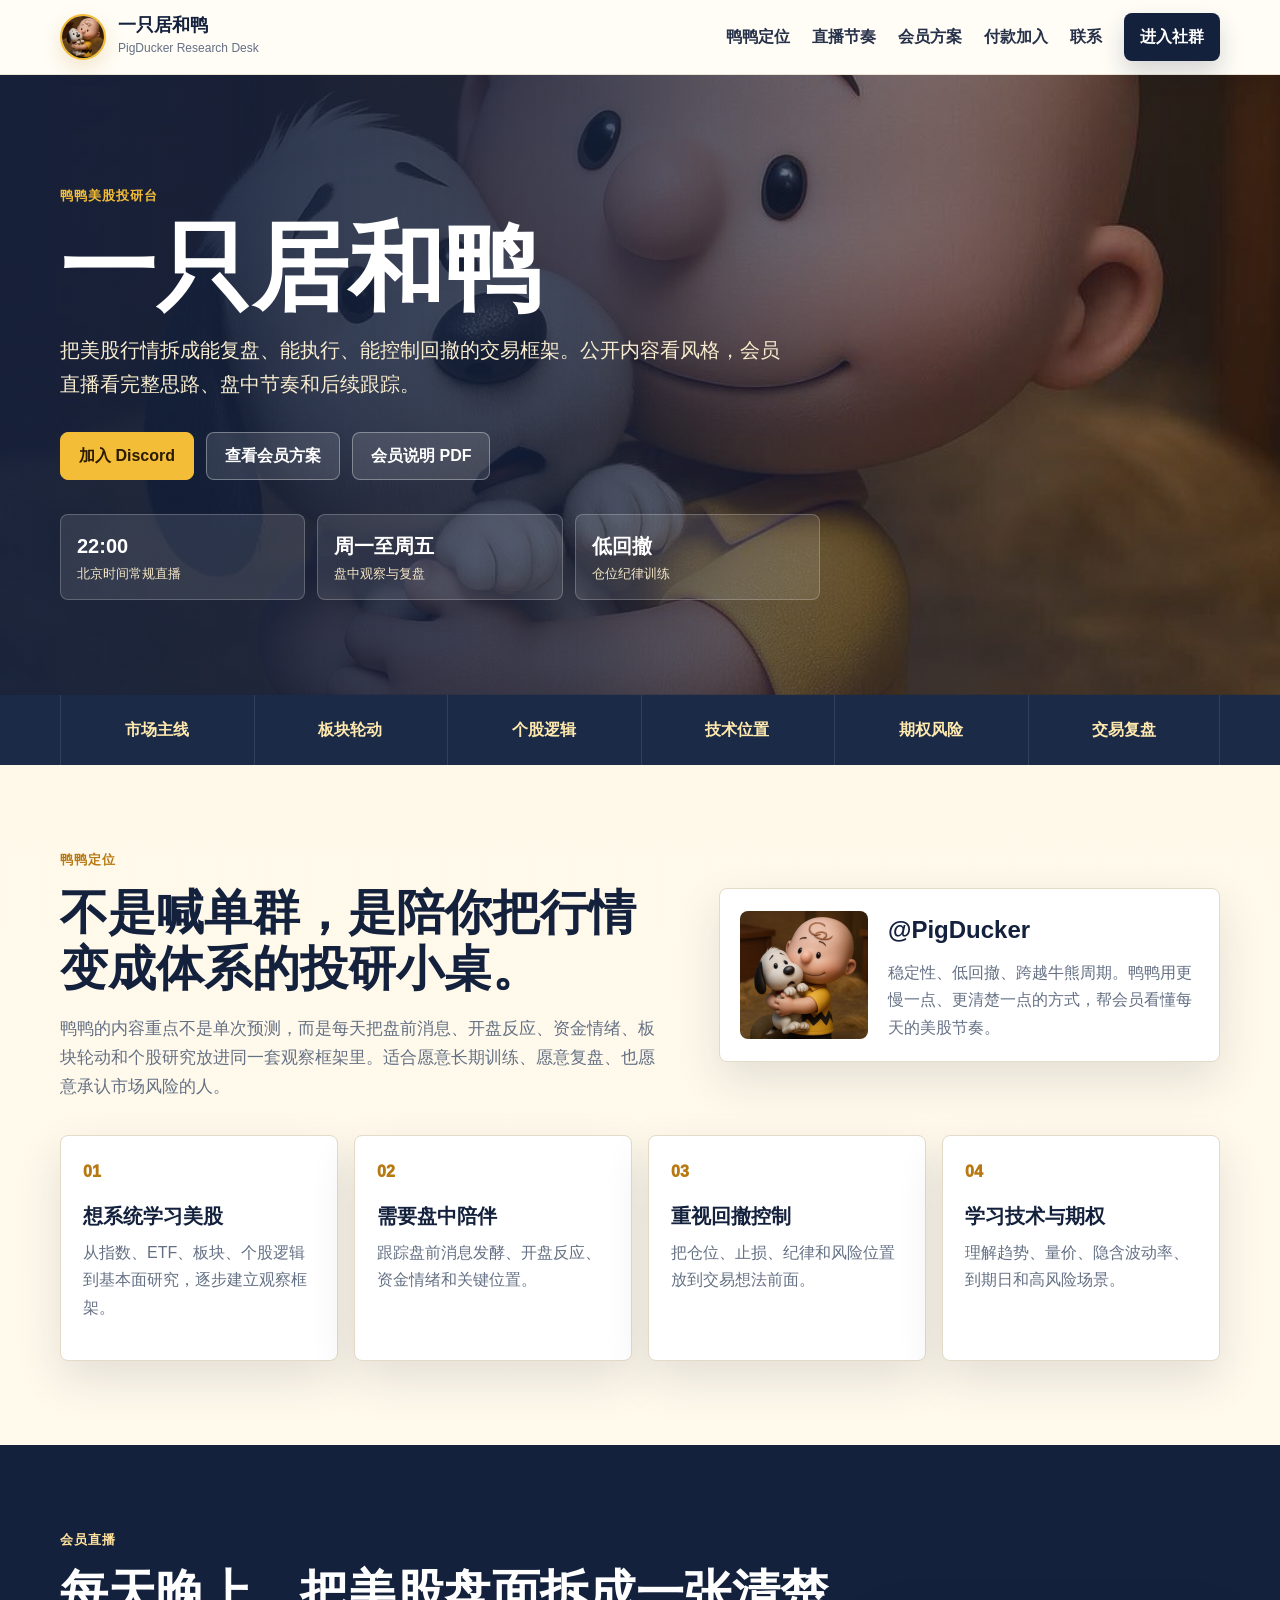
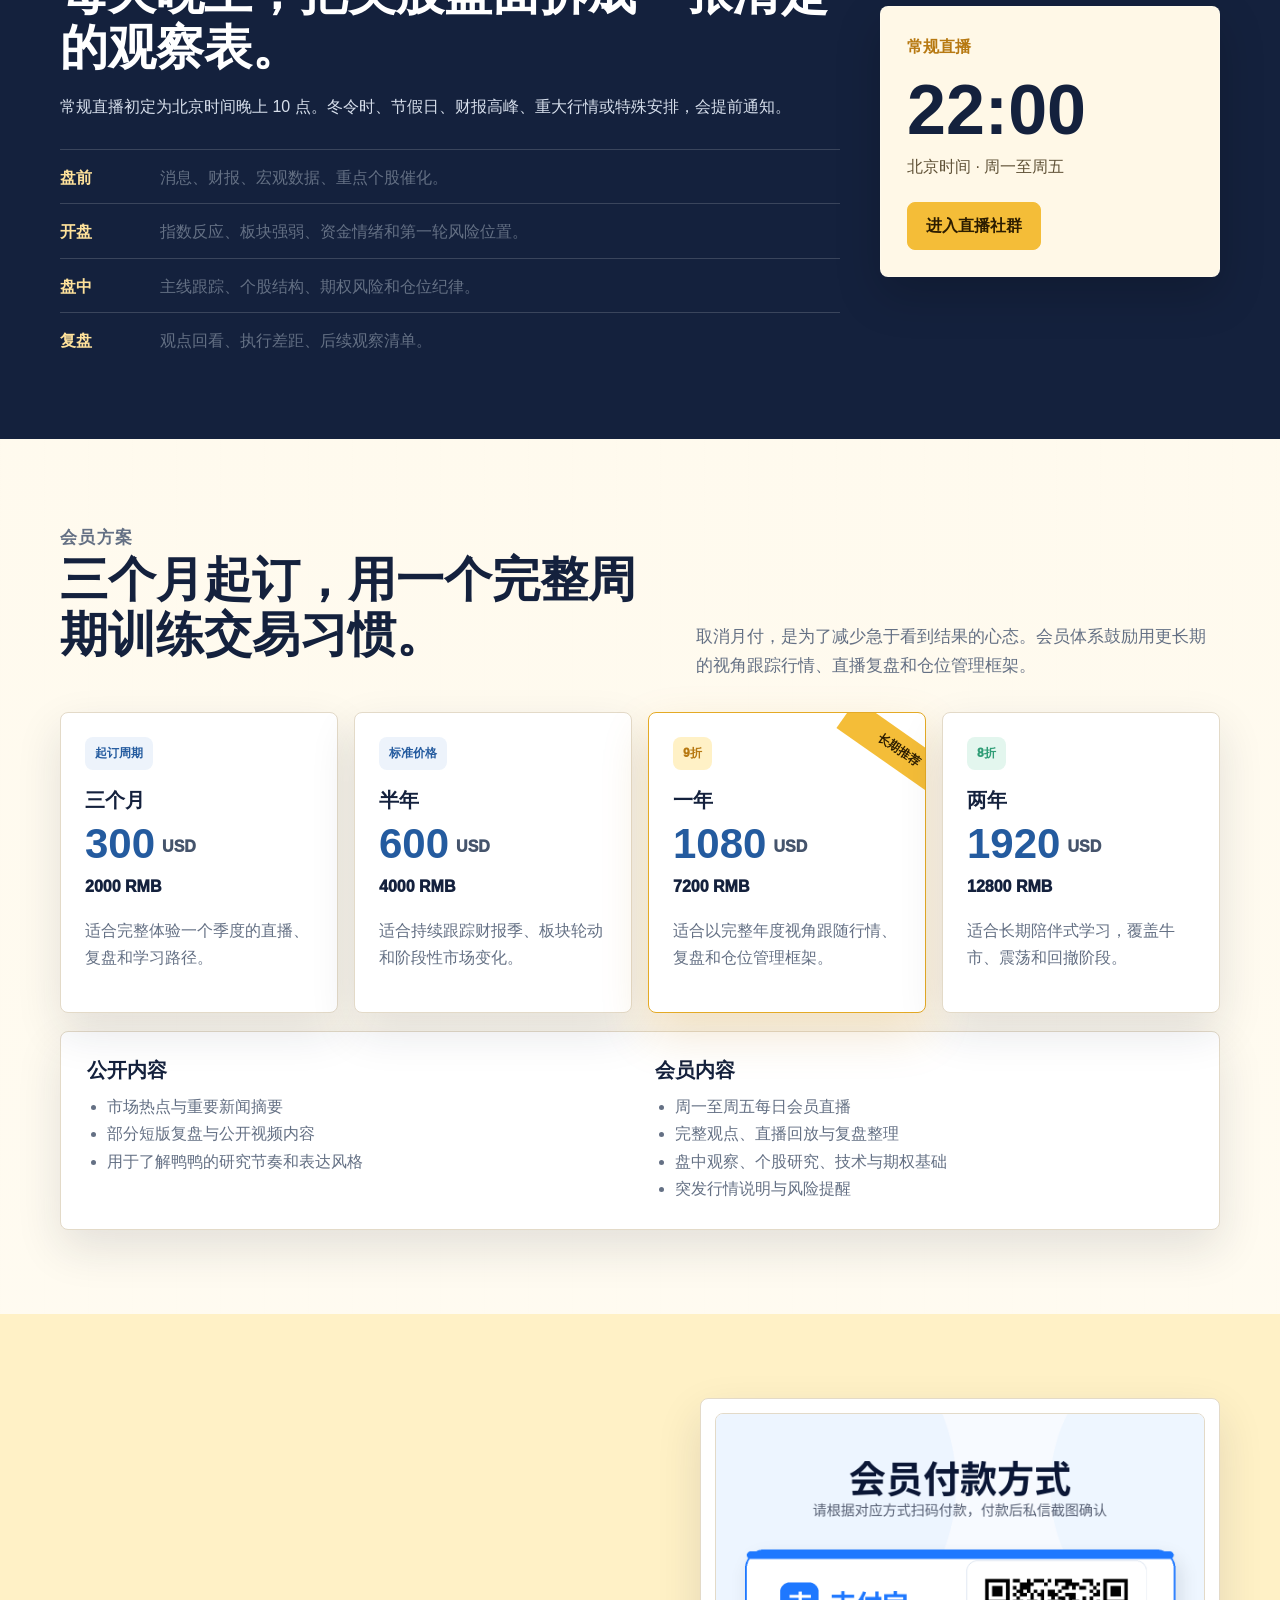
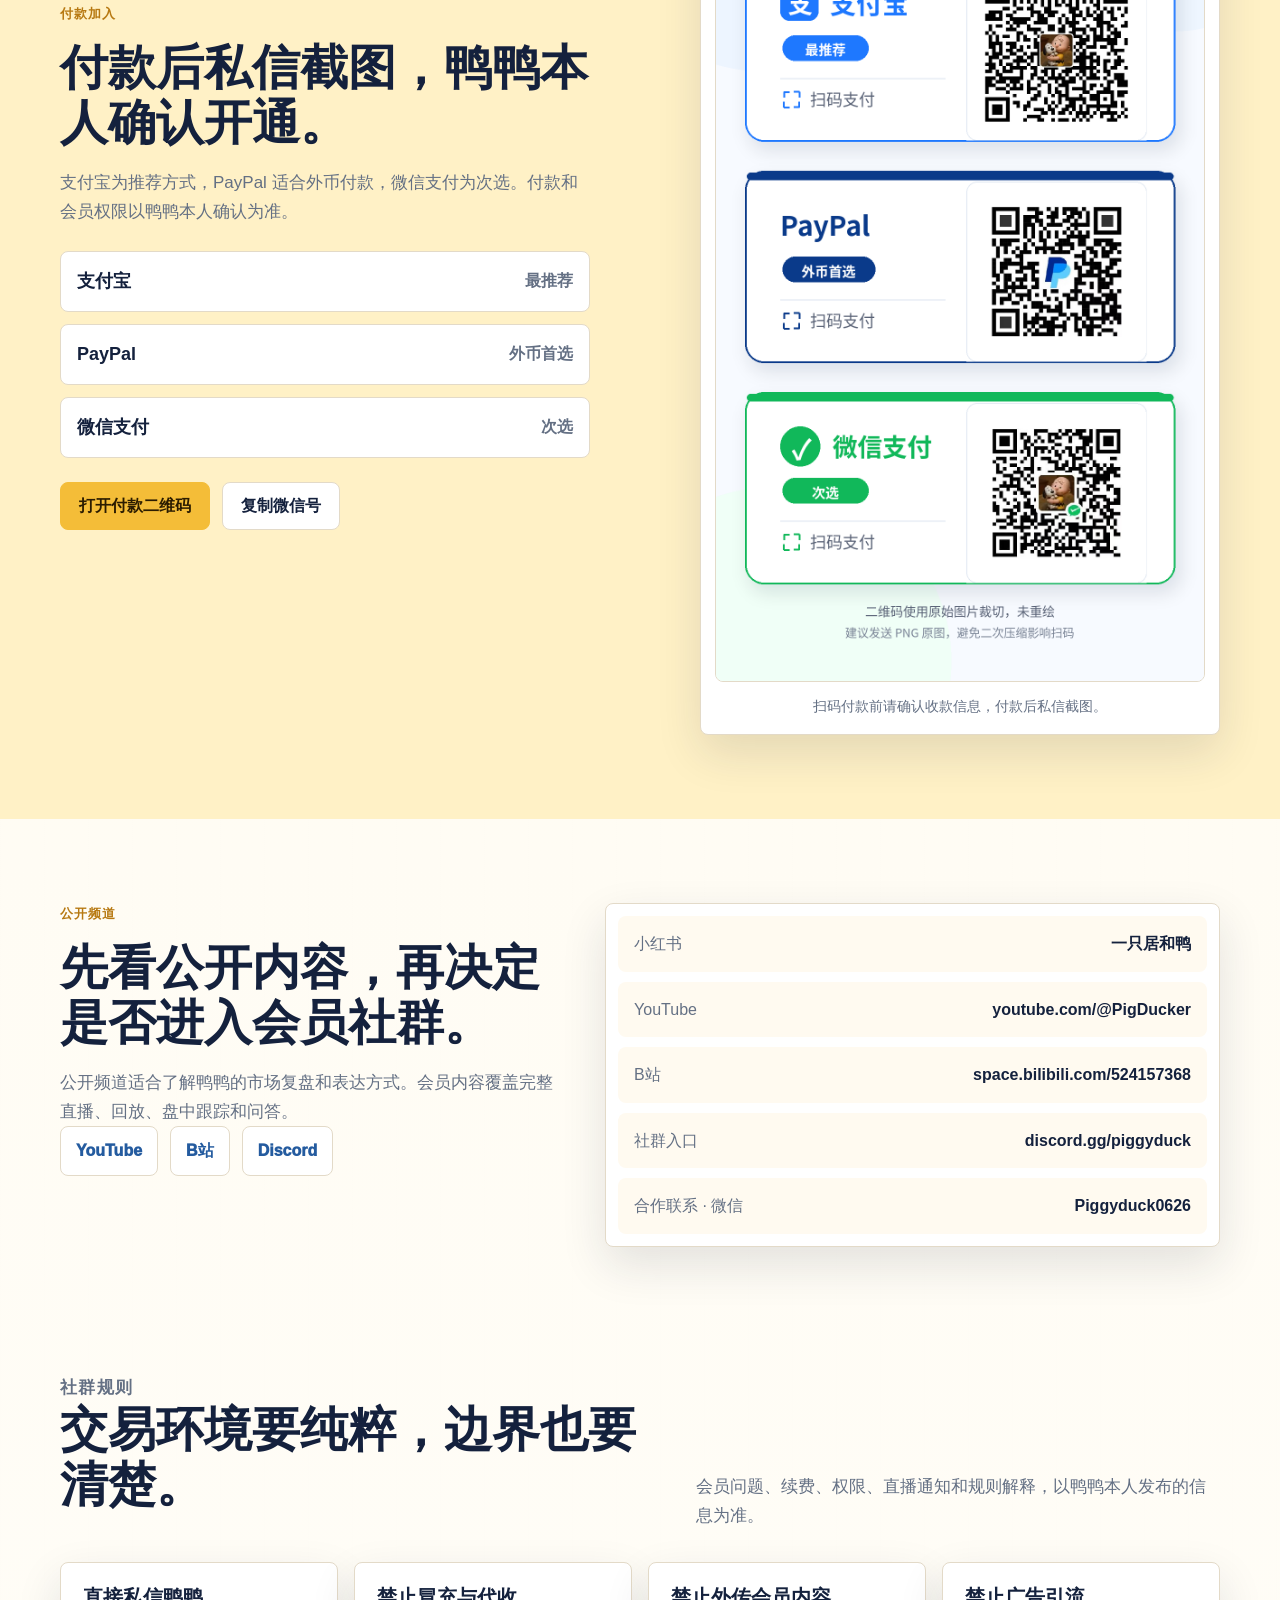
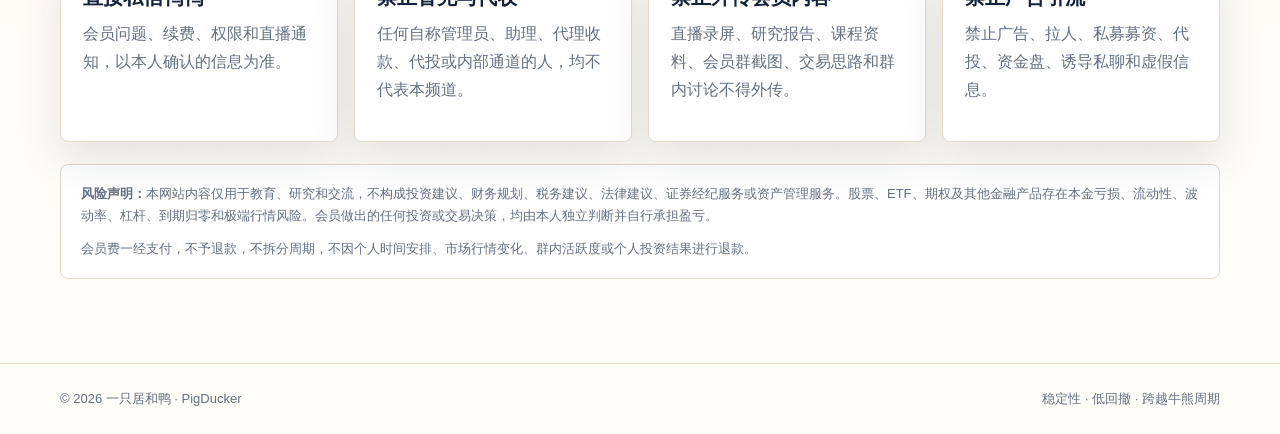
==== commit ff42289e: "Update index.html" ====
--- a/index.html
+++ b/index.html
@@ -206,7 +206,7 @@
           </div>
           <div class="join-actions">
             <a class="btn primary" href="assets/img/payment-methods.png" target="_blank" rel="noopener">打开付款二维码</a>
-            <button class="btn" type="button" data-copy="Piggyduck001">复制微信号</button>
+            <button class="btn" type="button" data-copy="Piggyduck0626">复制微信号</button>
           </div>
         </div>
         <figure class="payment-card">
@@ -233,7 +233,7 @@
           <a href="https://youtube.com/@PigDucker" target="_blank" rel="noopener"><span>YouTube</span><strong>youtube.com/@PigDucker</strong></a>
           <a href="https://space.bilibili.com/524157368" target="_blank" rel="noopener"><span>B站</span><strong>space.bilibili.com/524157368</strong></a>
           <a href="https://discord.gg/piggyduck" target="_blank" rel="noopener"><span>社群入口</span><strong>discord.gg/piggyduck</strong></a>
-          <button type="button" data-copy="Piggyduck001"><span>合作联系 · 微信</span><strong>Piggyduck001</strong></button>
+          <button type="button" data-copy="Piggyduck0626"><span>合作联系 · 微信</span><strong>Piggyduck0626</strong></button>
         </div>
       </div>
     </section>
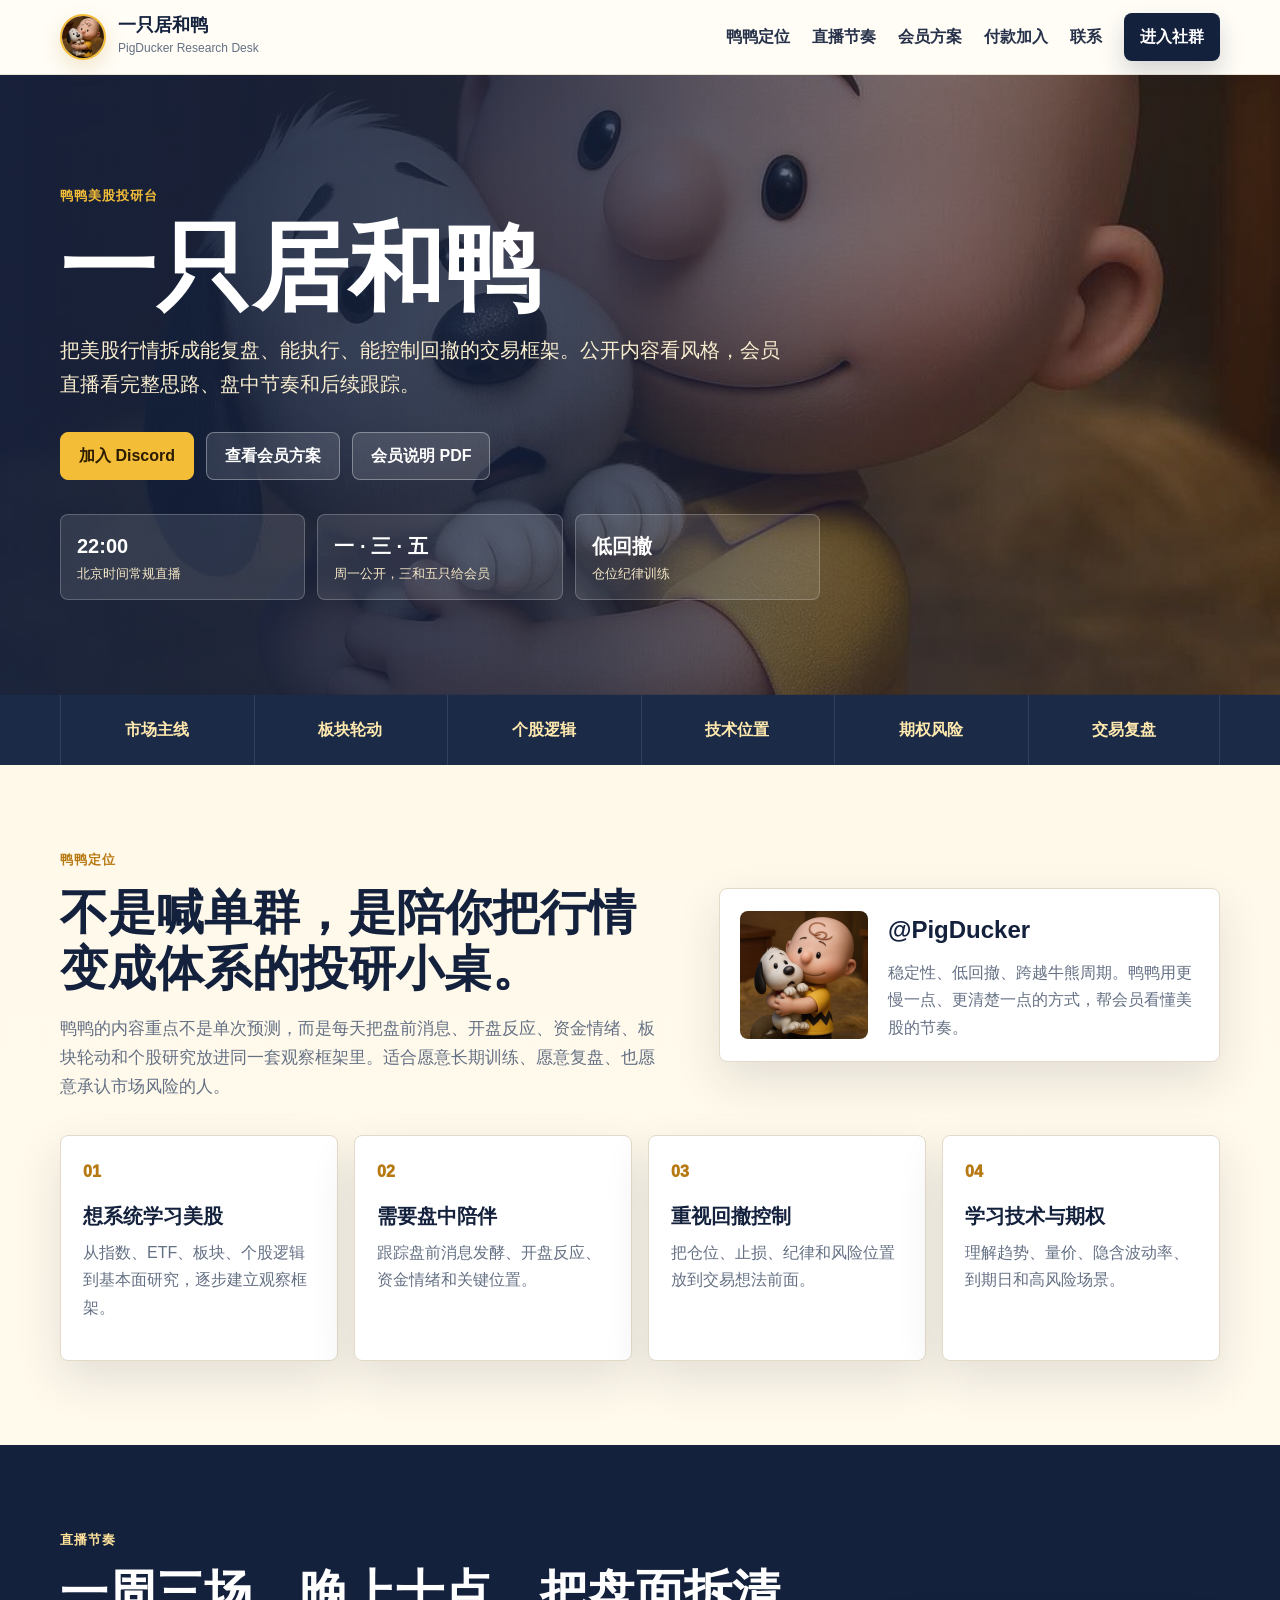
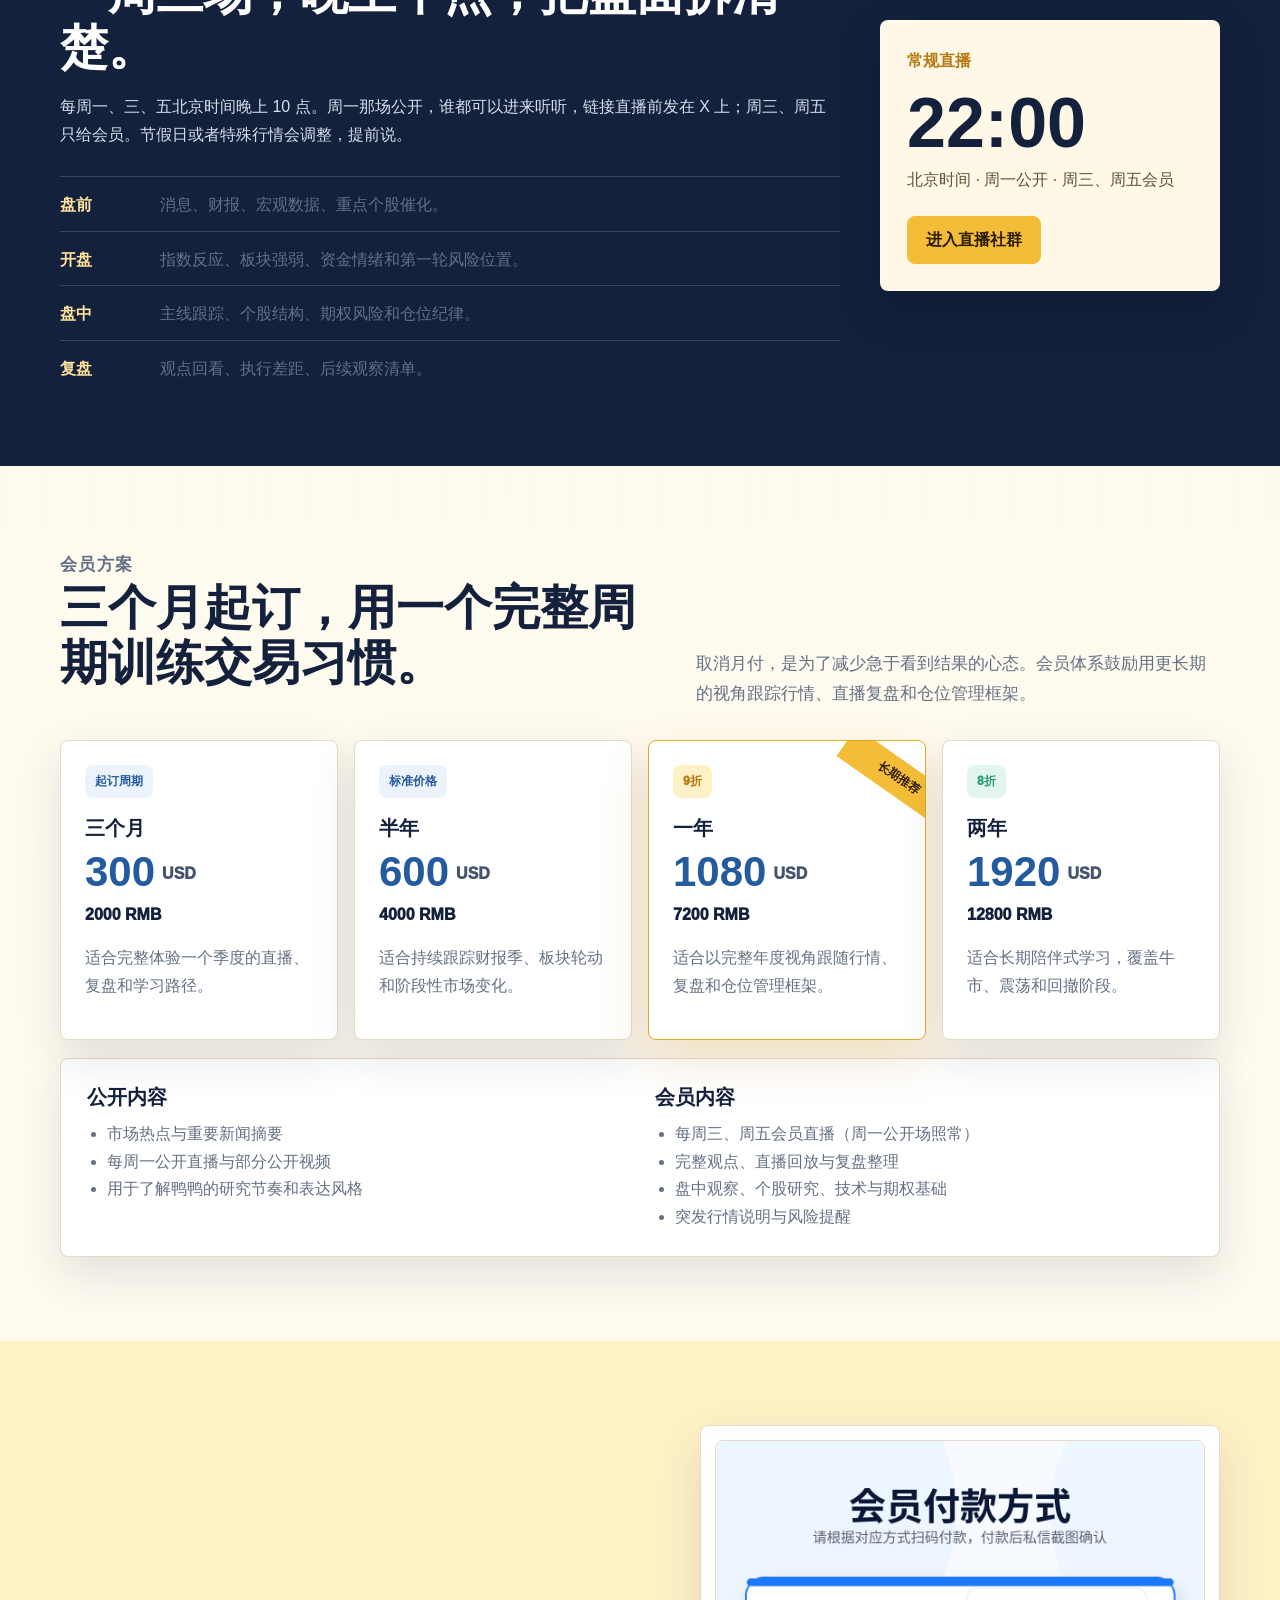
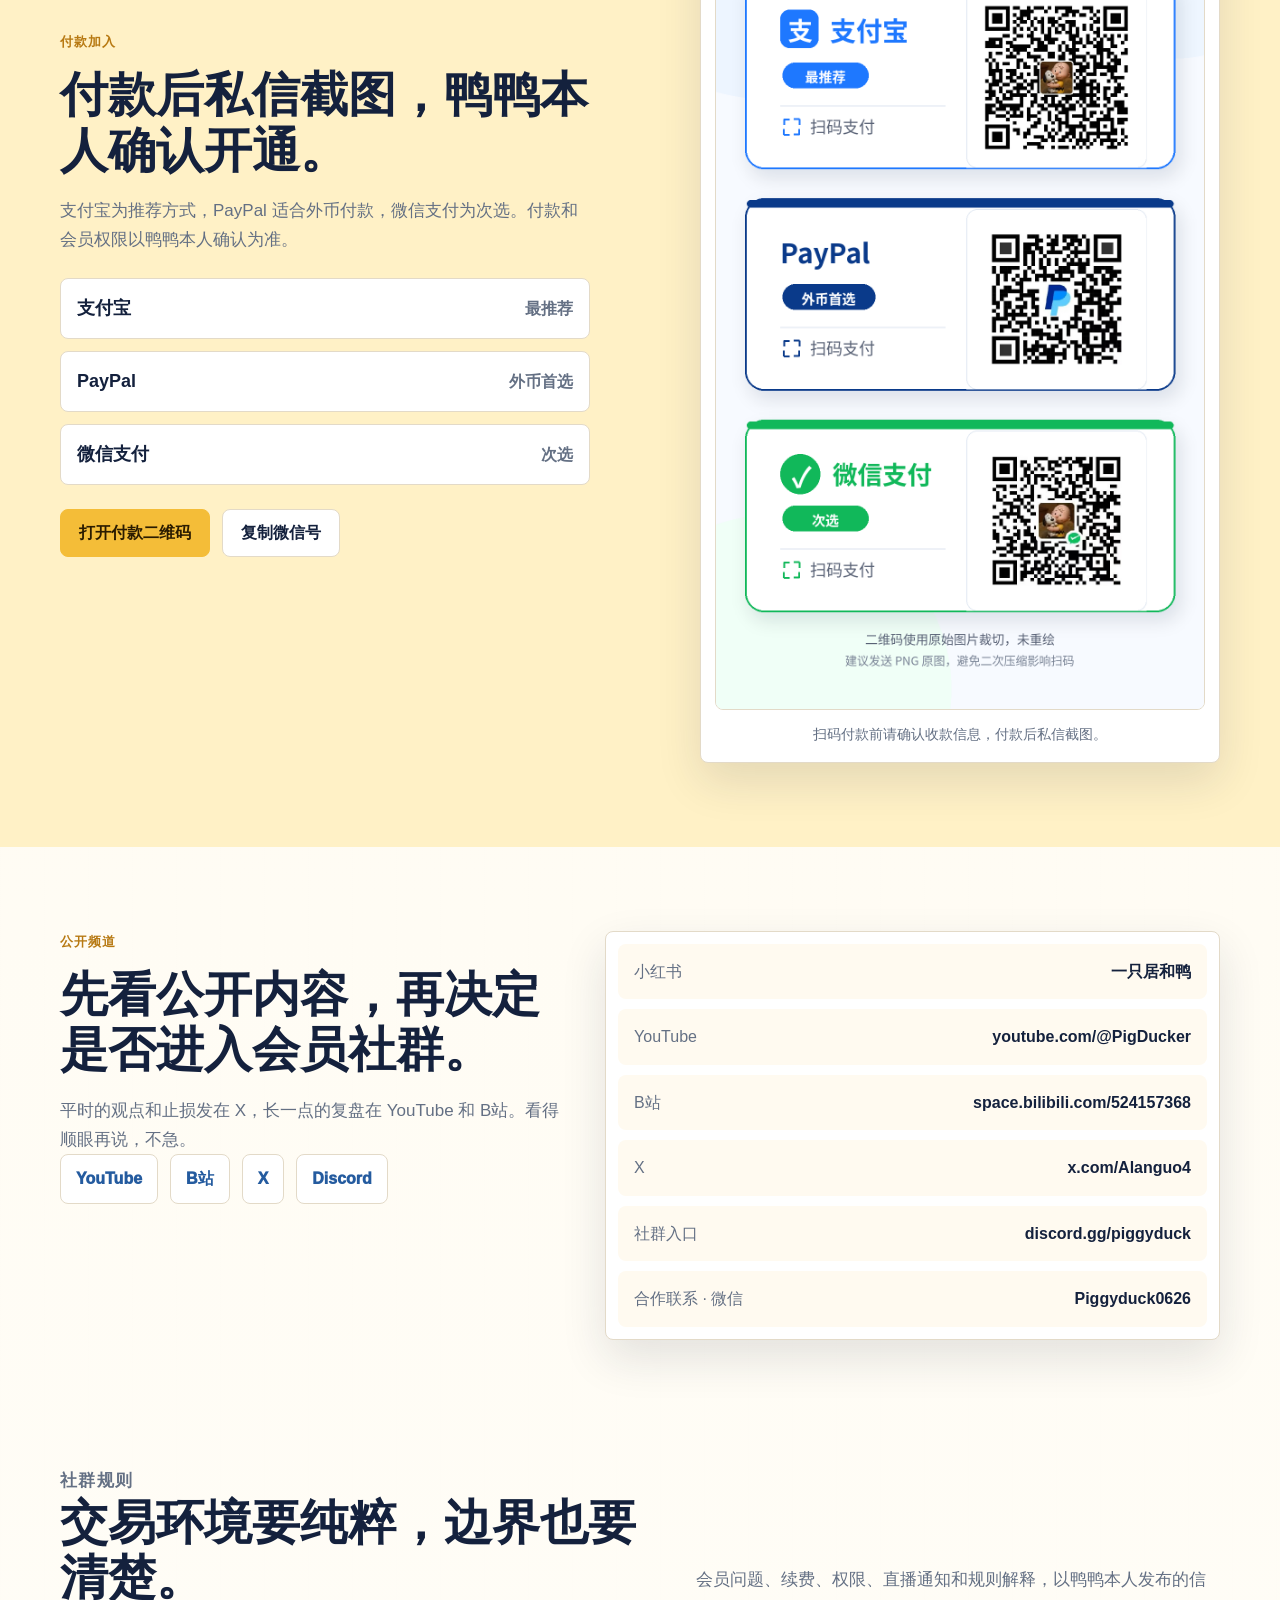
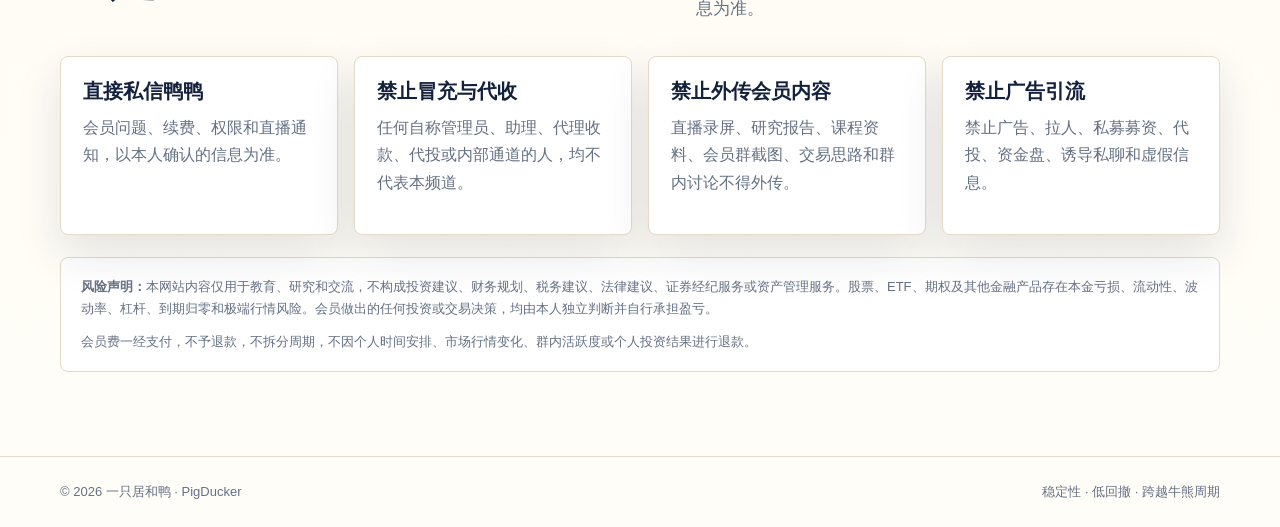
==== commit b378a1ca: "Update live schedule (Mon public, Wed/Fri members) and add X link" ====
--- a/index.html
+++ b/index.html
@@ -4,7 +4,7 @@
   <meta charset="utf-8" />
   <meta name="viewport" content="width=device-width, initial-scale=1" />
   <title>一只居和鸭 PigDucker | 美股投研直播社群</title>
-  <meta name="description" content="一只居和鸭 PigDucker，美股投研、每日会员直播、盘中观察、个股研究、技术与期权基础、交易复盘和低回撤纪律训练。" />
+  <meta name="description" content="一只居和鸭 PigDucker，美股投研、每周一公开直播、周三周五会员直播、盘中观察、个股研究、技术与期权基础、交易复盘和低回撤纪律训练。" />
   <meta name="keywords" content="一只居和鸭,PigDucker,鸭鸭,美股,美股直播,美股研究,期权基础,低回撤,Discord社群" />
   <meta property="og:title" content="一只居和鸭 PigDucker | 美股投研直播社群" />
   <meta property="og:description" content="把盘前消息、开盘反应、板块轮动和个股逻辑整理成可复盘的交易框架。" />
@@ -53,7 +53,7 @@
         </div>
         <div class="hero-proof" aria-label="服务摘要">
           <div><strong>22:00</strong><span>北京时间常规直播</span></div>
-          <div><strong>周一至周五</strong><span>盘中观察与复盘</span></div>
+          <div><strong>一 · 三 · 五</strong><span>周一公开，三和五只给会员</span></div>
           <div><strong>低回撤</strong><span>仓位纪律训练</span></div>
         </div>
       </div>
@@ -81,7 +81,7 @@
           <img src="assets/img/avatar.jpg" alt="一只居和鸭头像" />
           <div>
             <strong>@PigDucker</strong>
-            <p>稳定性、低回撤、跨越牛熊周期。鸭鸭用更慢一点、更清楚一点的方式，帮会员看懂每天的美股节奏。</p>
+            <p>稳定性、低回撤、跨越牛熊周期。鸭鸭用更慢一点、更清楚一点的方式，帮会员看懂美股的节奏。</p>
           </div>
         </div>
       </div>
@@ -113,9 +113,9 @@
     <section class="section dark" id="live">
       <div class="wrap live-layout">
         <div>
-          <p class="section-kicker light">会员直播</p>
-          <h2>每天晚上，把美股盘面拆成一张清楚的观察表。</h2>
-          <p>常规直播初定为北京时间晚上 10 点。冬令时、节假日、财报高峰、重大行情或特殊安排，会提前通知。</p>
+          <p class="section-kicker light">直播节奏</p>
+          <h2>一周三场，晚上十点，把盘面拆清楚。</h2>
+          <p>每周一、三、五北京时间晚上 10 点。周一那场公开，谁都可以进来听听，链接直播前发在 X 上；周三、周五只给会员。节假日或者特殊行情会调整，提前说。</p>
           <div class="timeline">
             <div><strong>盘前</strong><span>消息、财报、宏观数据、重点个股催化。</span></div>
             <div><strong>开盘</strong><span>指数反应、板块强弱、资金情绪和第一轮风险位置。</span></div>
@@ -126,7 +126,7 @@
         <aside class="schedule-panel" aria-label="直播时间">
           <span>常规直播</span>
           <strong>22:00</strong>
-          <p>北京时间 · 周一至周五</p>
+          <p>北京时间 · 周一公开 · 周三、周五会员</p>
           <a class="btn primary" href="https://discord.gg/piggyduck" target="_blank" rel="noopener">进入直播社群</a>
         </aside>
       </div>
@@ -177,14 +177,14 @@
           <h3>公开内容</h3>
           <ul>
             <li>市场热点与重要新闻摘要</li>
-            <li>部分短版复盘与公开视频内容</li>
+            <li>每周一公开直播与部分公开视频</li>
             <li>用于了解鸭鸭的研究节奏和表达风格</li>
           </ul>
         </div>
         <div>
           <h3>会员内容</h3>
           <ul>
-            <li>周一至周五每日会员直播</li>
+            <li>每周三、周五会员直播（周一公开场照常）</li>
             <li>完整观点、直播回放与复盘整理</li>
             <li>盘中观察、个股研究、技术与期权基础</li>
             <li>突发行情说明与风险提醒</li>
@@ -221,10 +221,11 @@
         <div>
           <p class="section-kicker">公开频道</p>
           <h2>先看公开内容，再决定是否进入会员社群。</h2>
-          <p class="section-intro">公开频道适合了解鸭鸭的市场复盘和表达方式。会员内容覆盖完整直播、回放、盘中跟踪和问答。</p>
+          <p class="section-intro">平时的观点和止损发在 X，长一点的复盘在 YouTube 和 B站。看得顺眼再说，不急。</p>
           <div class="channel-buttons">
             <a href="https://youtube.com/@PigDucker" target="_blank" rel="noopener">YouTube</a>
             <a href="https://space.bilibili.com/524157368" target="_blank" rel="noopener">B站</a>
+            <a href="https://x.com/Alanguo4" target="_blank" rel="noopener">X</a>
             <a href="https://discord.gg/piggyduck" target="_blank" rel="noopener">Discord</a>
           </div>
         </div>
@@ -232,6 +233,7 @@
           <div><span>小红书</span><strong>一只居和鸭</strong></div>
           <a href="https://youtube.com/@PigDucker" target="_blank" rel="noopener"><span>YouTube</span><strong>youtube.com/@PigDucker</strong></a>
           <a href="https://space.bilibili.com/524157368" target="_blank" rel="noopener"><span>B站</span><strong>space.bilibili.com/524157368</strong></a>
+          <a href="https://x.com/Alanguo4" target="_blank" rel="noopener"><span>X</span><strong>x.com/Alanguo4</strong></a>
           <a href="https://discord.gg/piggyduck" target="_blank" rel="noopener"><span>社群入口</span><strong>discord.gg/piggyduck</strong></a>
           <button type="button" data-copy="Piggyduck0626"><span>合作联系 · 微信</span><strong>Piggyduck0626</strong></button>
         </div>
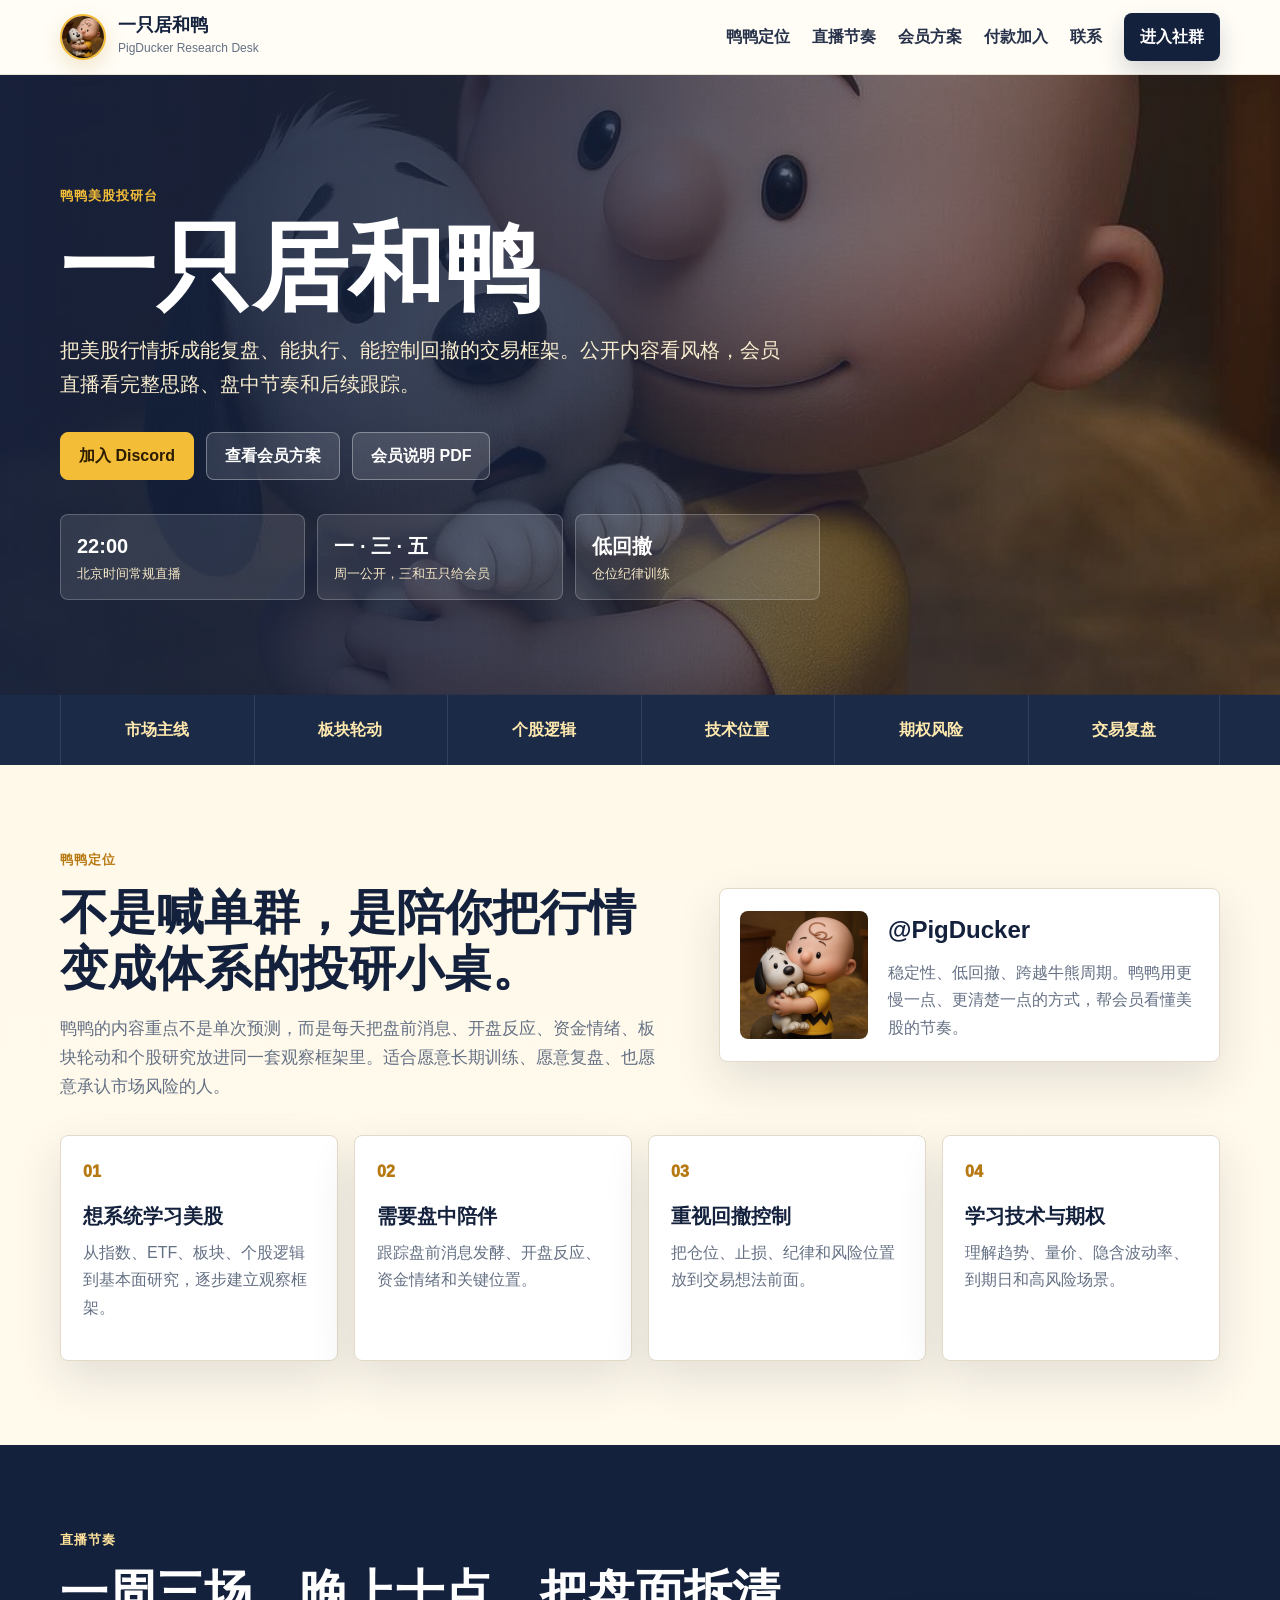
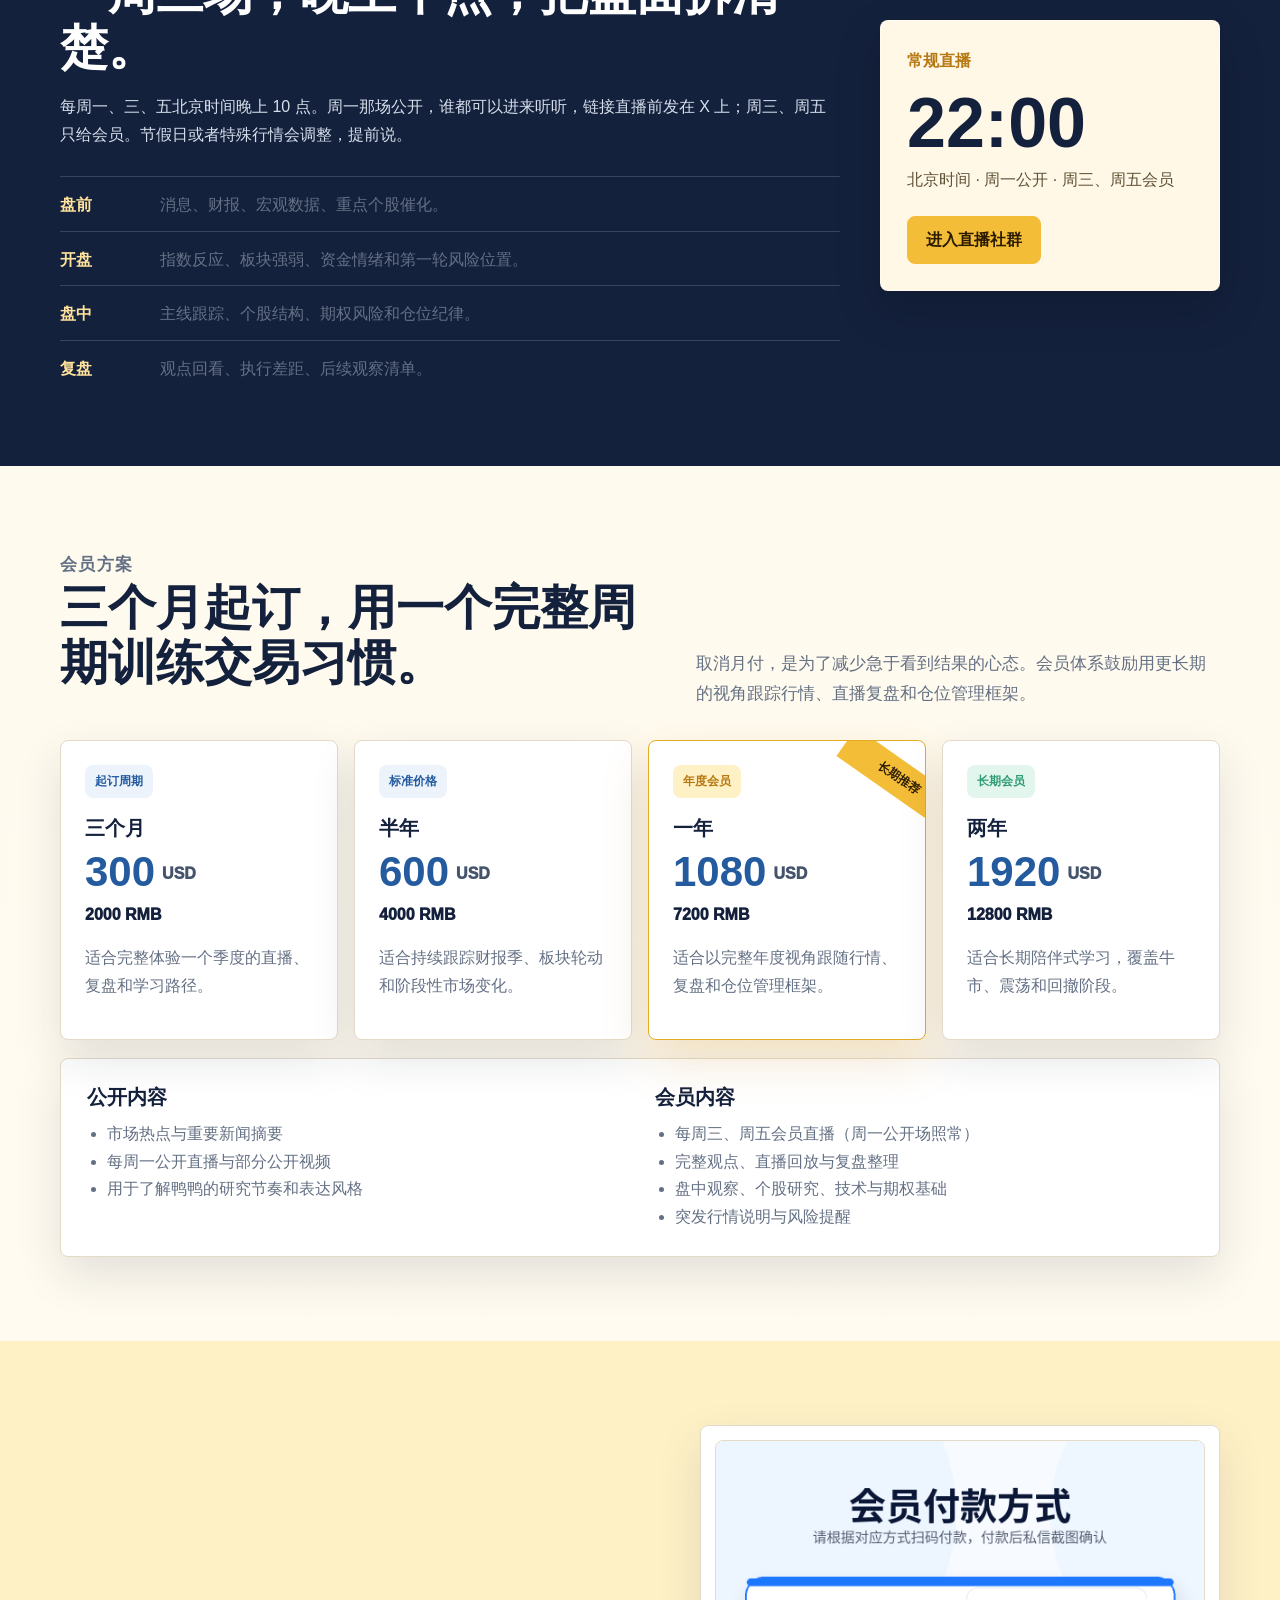
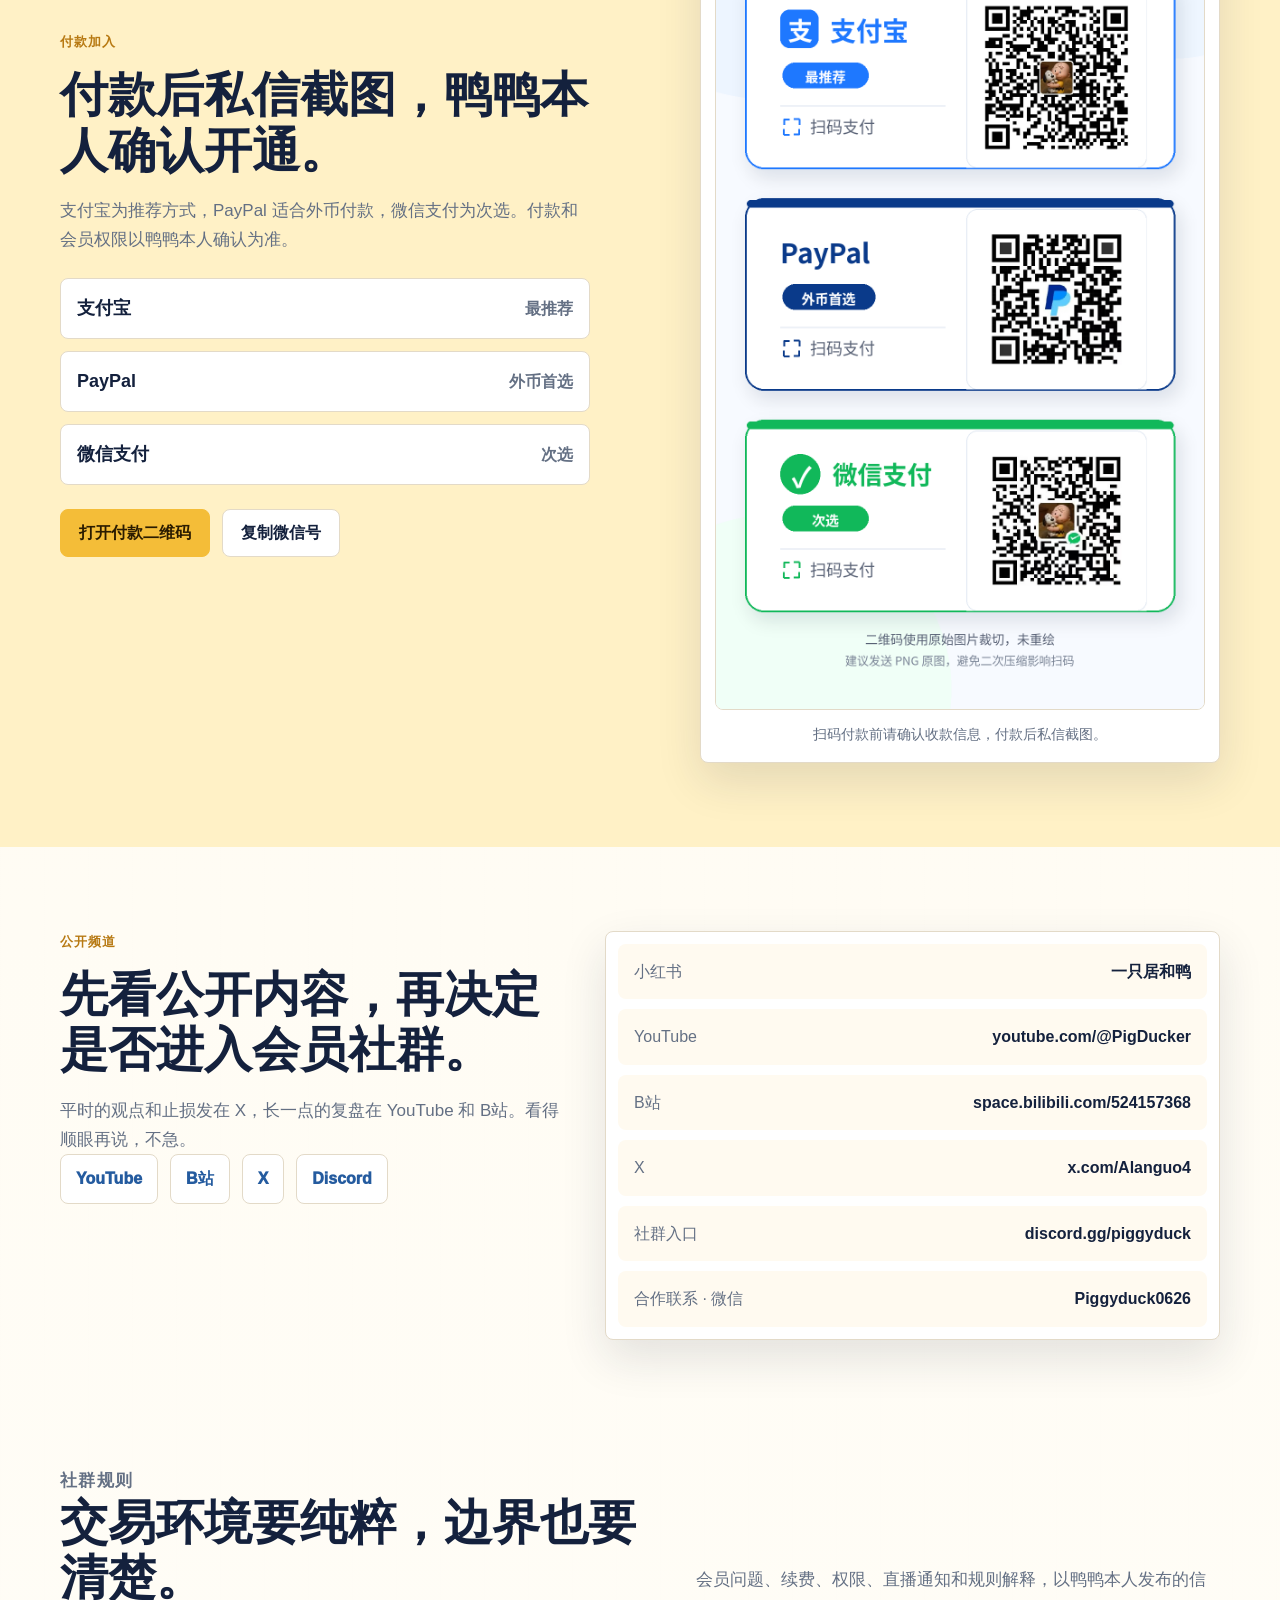
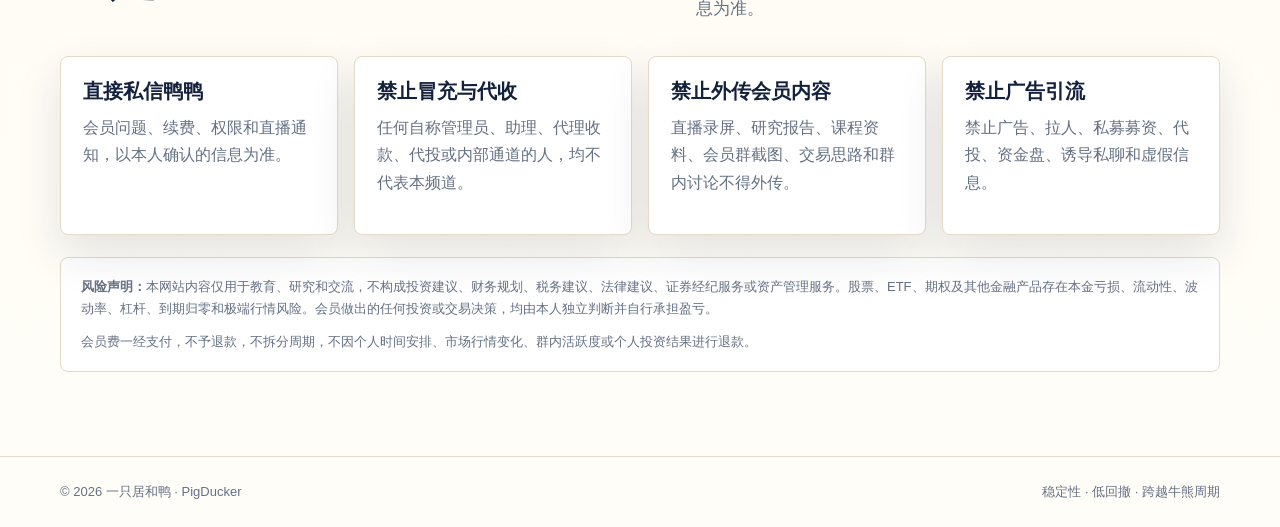
==== commit 58988a16: "pricing: label long-term tiers by duration instead of discount" ====
--- a/index.html
+++ b/index.html
@@ -157,14 +157,14 @@
           <p>适合持续跟踪财报季、板块轮动和阶段性市场变化。</p>
         </article>
         <article class="featured">
-          <span class="badge warm">9折</span>
+          <span class="badge warm">年度会员</span>
           <h3>一年</h3>
           <div class="price"><strong>1080</strong><span>USD</span></div>
           <p class="rmb">7200 RMB</p>
           <p>适合以完整年度视角跟随行情、复盘和仓位管理框架。</p>
         </article>
         <article>
-          <span class="badge green">8折</span>
+          <span class="badge green">长期会员</span>
           <h3>两年</h3>
           <div class="price"><strong>1920</strong><span>USD</span></div>
           <p class="rmb">12800 RMB</p>
